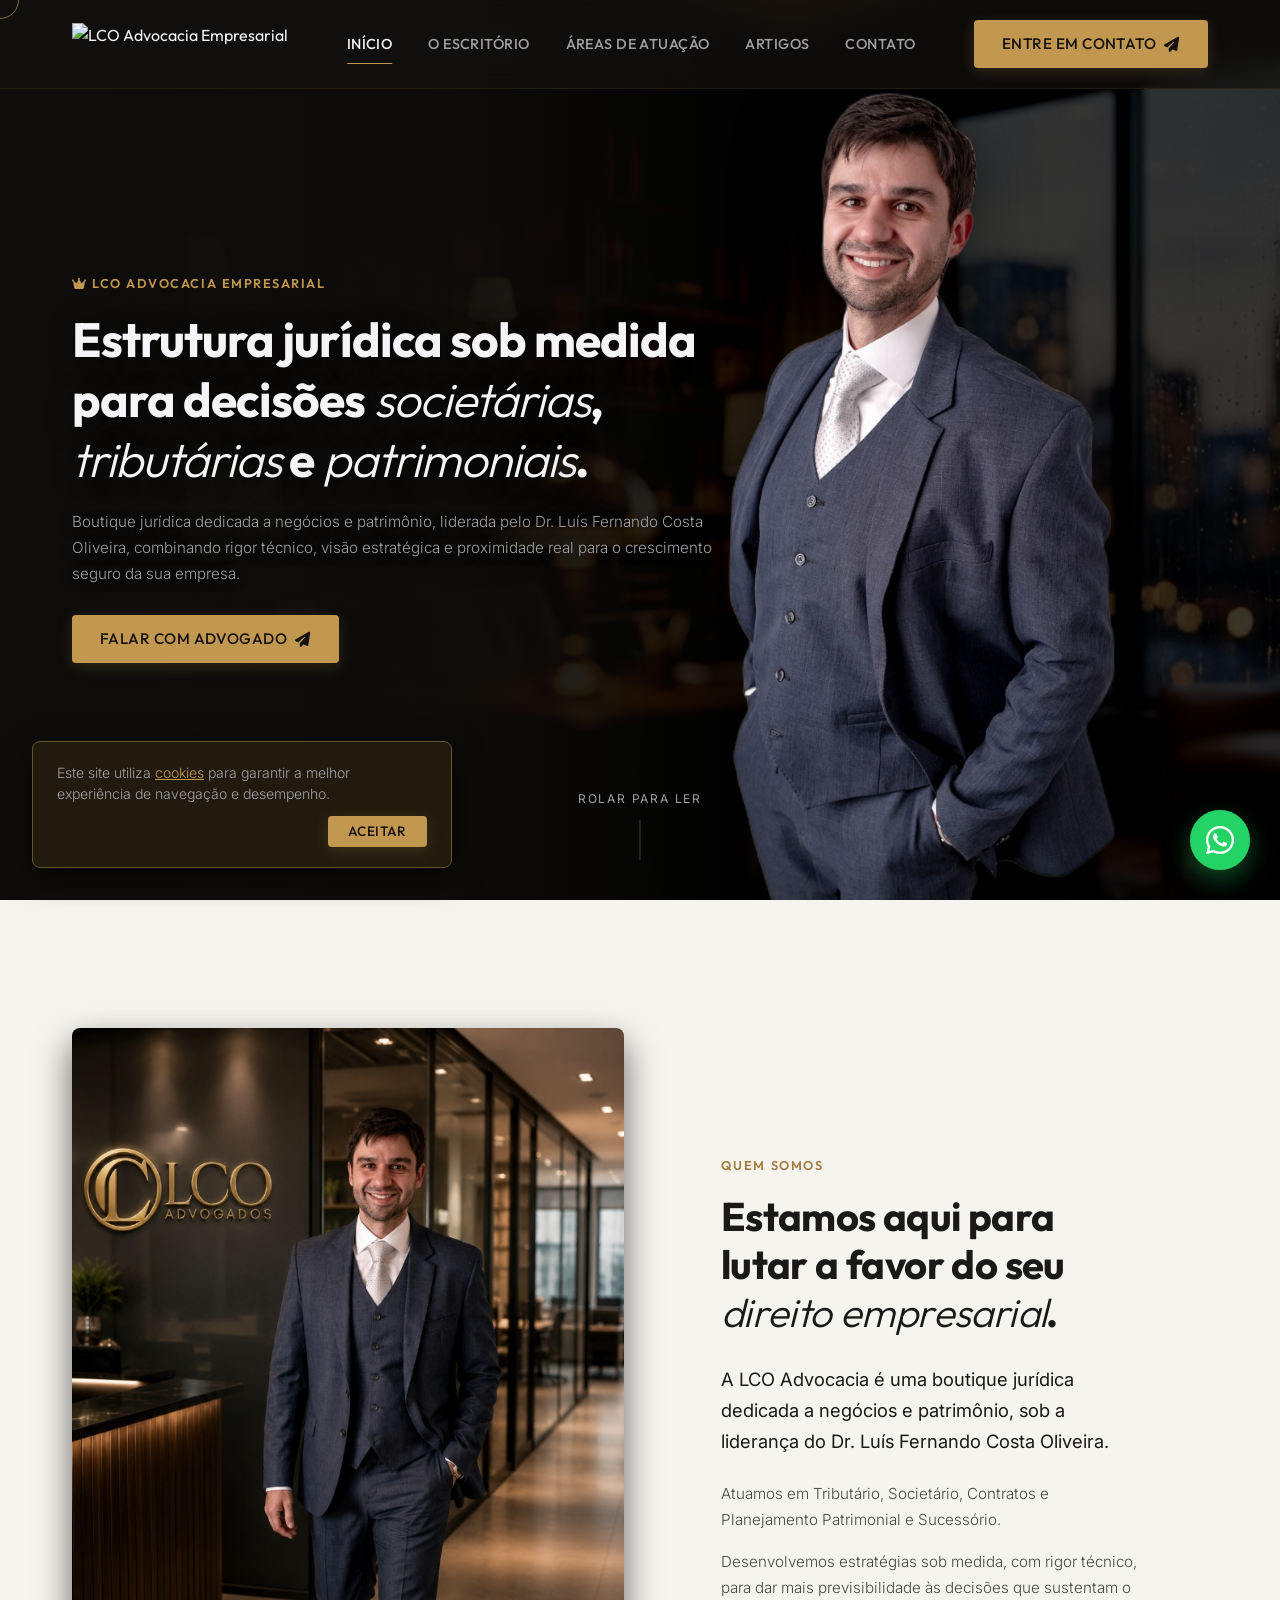
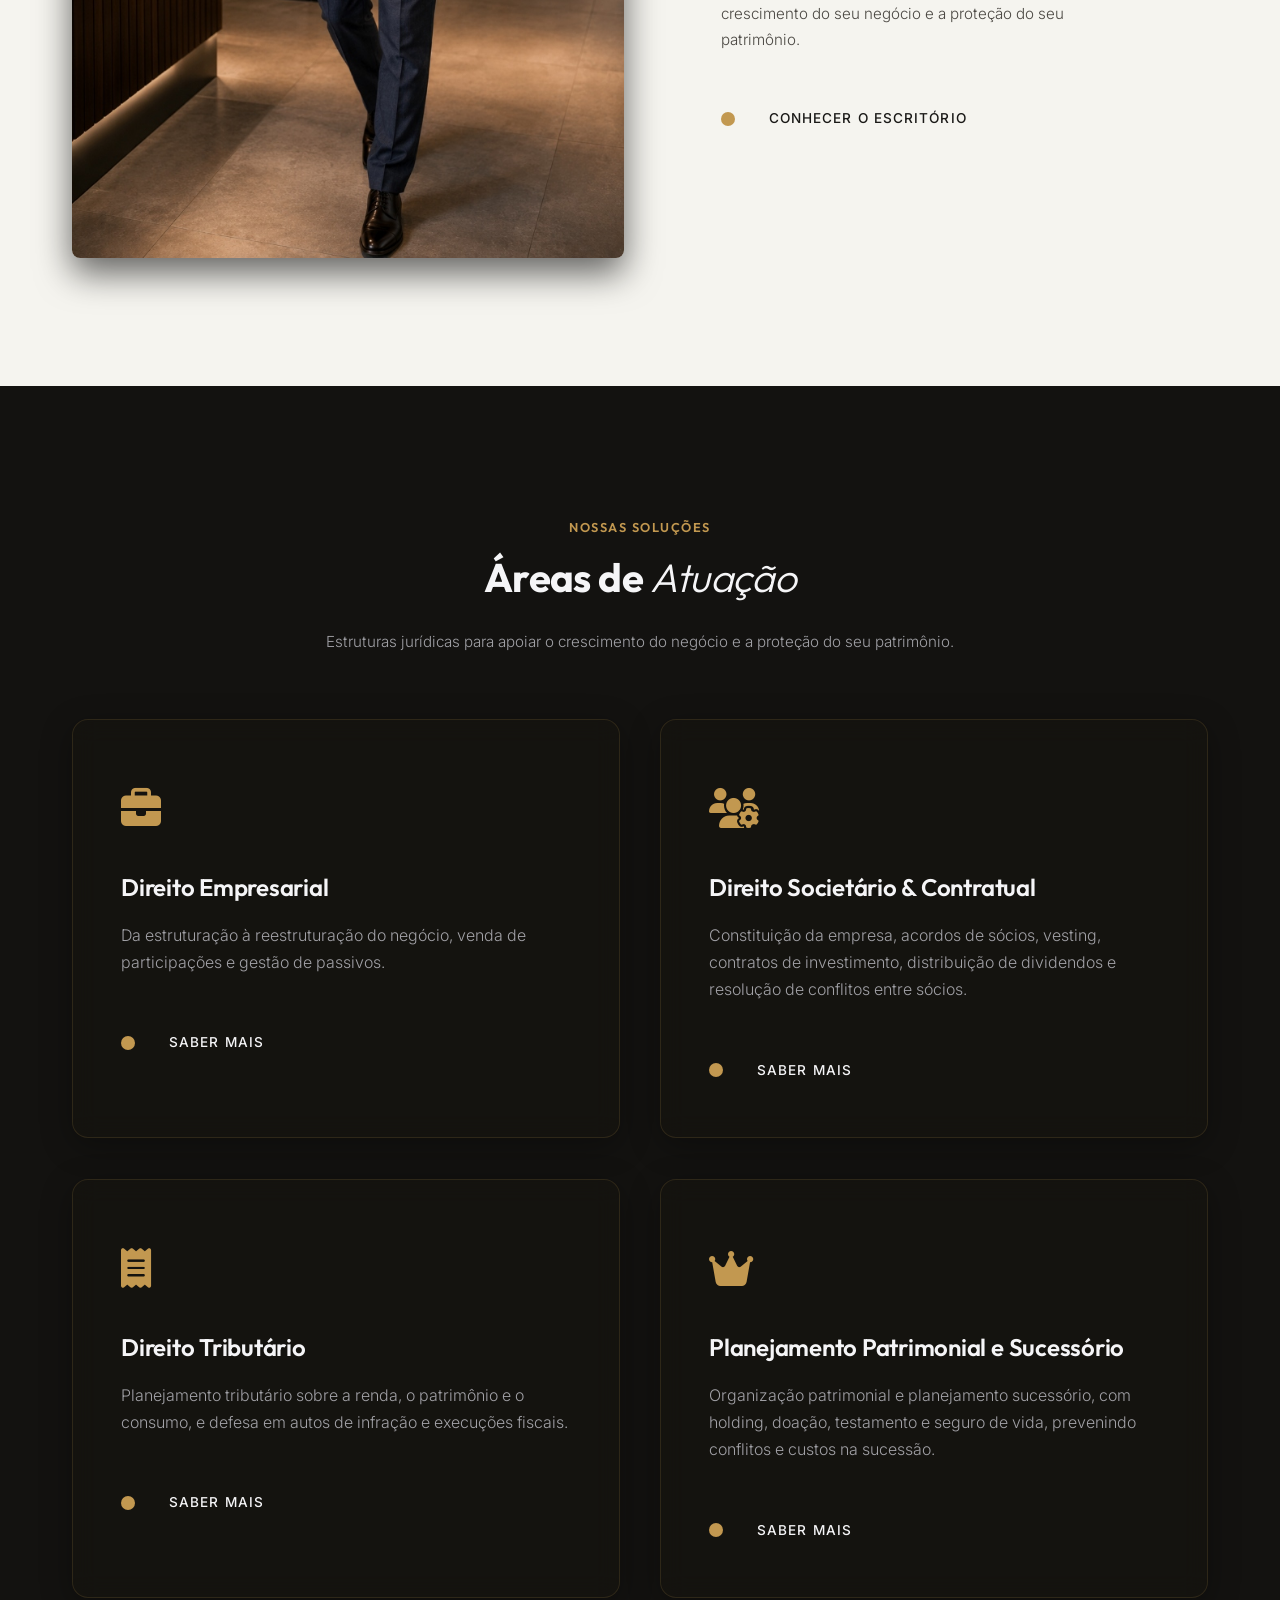
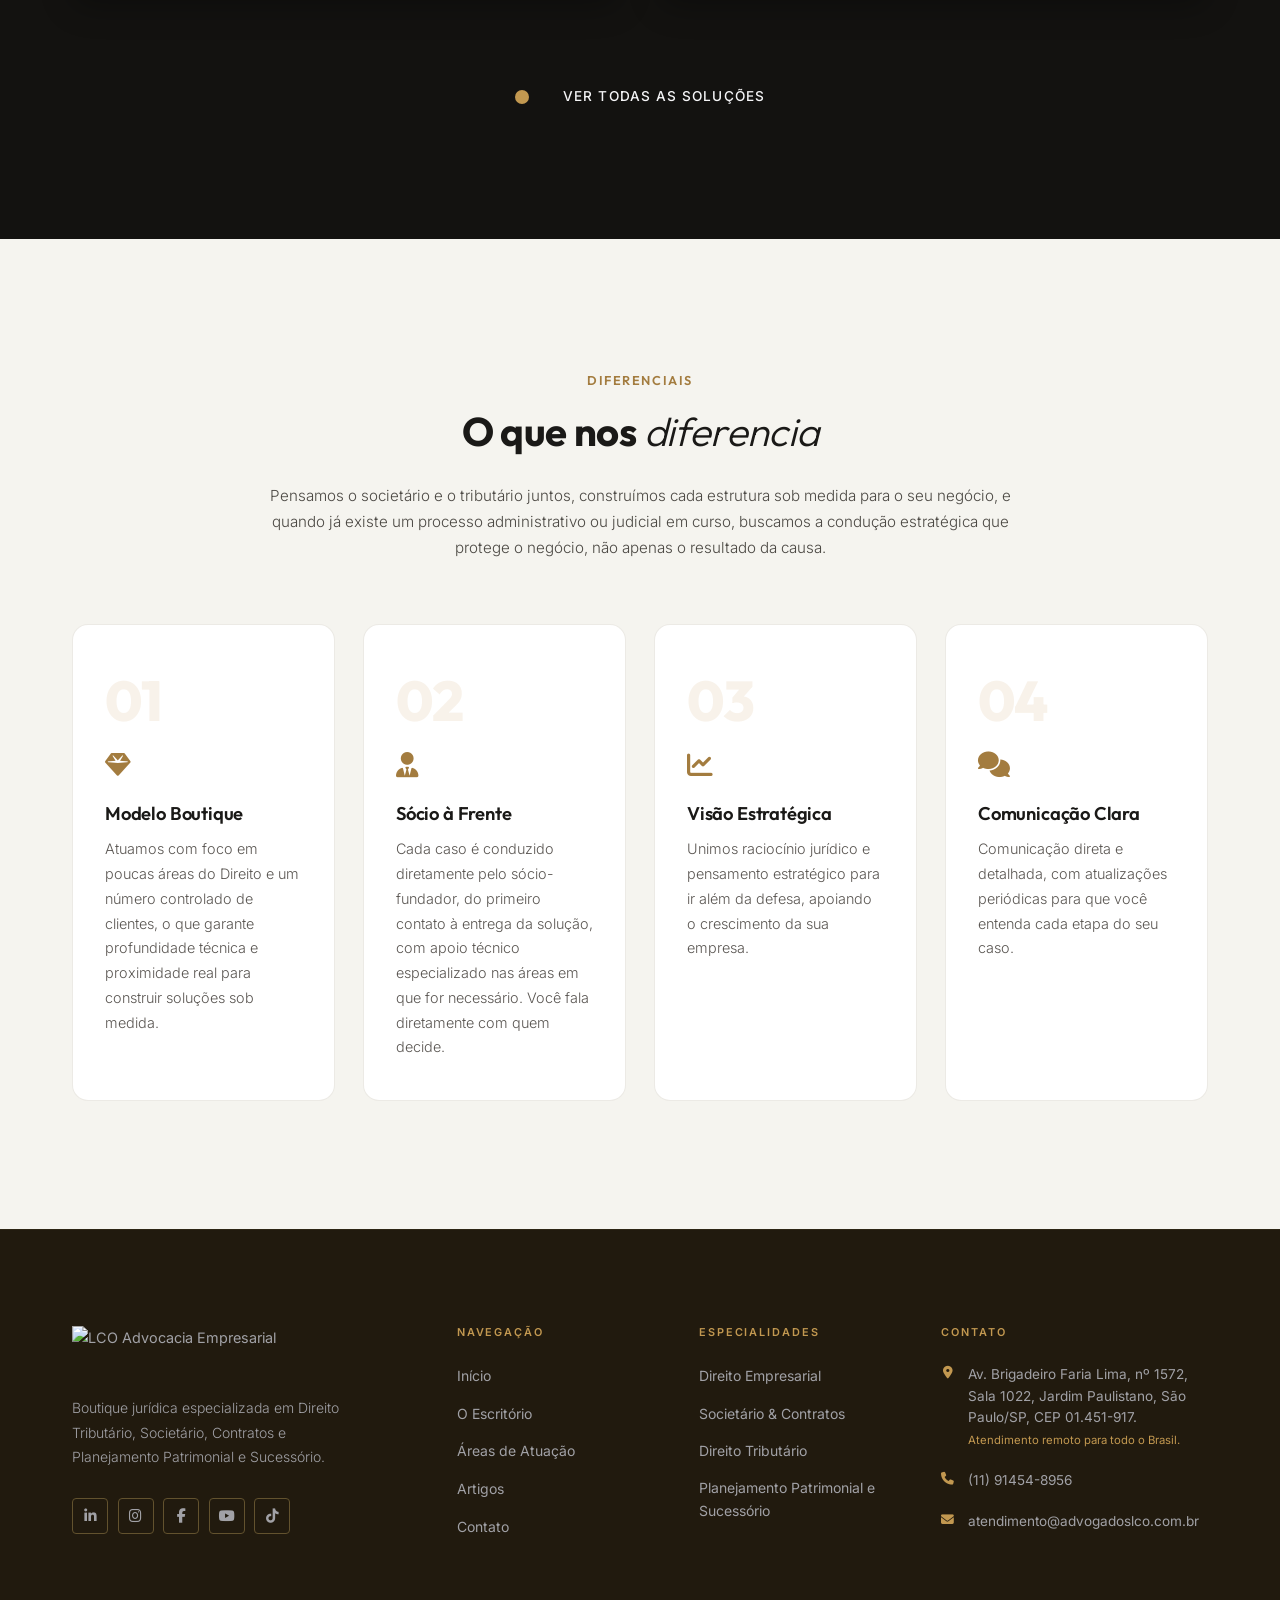
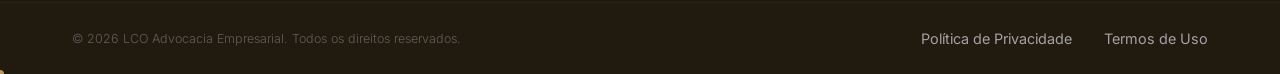
==== index.html @ 0fc6b25f "Site LCO Advocacia Empresarial - Versao Final com Ajustes" ====
<!DOCTYPE html>
<html lang="pt-BR">
<head>
  <meta charset="UTF-8">
  <meta name="viewport" content="width=device-width, initial-scale=1.0">
  <meta name="description" content="LCO Advocacia Empresarial — Inteligência Tributária, Societário, Contratos e Planejamento Patrimonial de Alta Performance. São Paulo/SP.">
  <title>LCO Advocacia Empresarial | Inteligência Tributária e Societária</title>
  
  <!-- Google Fonts: Outfit & Inter -->
  <link rel="preconnect" href="https://fonts.googleapis.com">
  <link rel="preconnect" href="https://fonts.gstatic.com" crossorigin>
  <link href="https://fonts.googleapis.com/css2?family=Outfit:wght@300;400;500;600;700;800&family=Inter:wght@300;400;500;600&display=swap" rel="stylesheet">
  
  <!-- FontAwesome Icons -->
  <link rel="stylesheet" href="https://cdnjs.cloudflare.com/ajax/libs/font-awesome/6.4.0/css/all.min.css" referrerpolicy="no-referrer" />
  
  <!-- Favicon -->
  <link rel="icon" type="image/png" href="./Imagens/favicon.png">
  <link rel="apple-touch-icon" href="./Imagens/favicon.png">
  
  <!-- SEO: Open Graph e Canonical -->
  <meta property="og:type" content="website">
  <meta property="og:url" content="https://www.advogadoslco.com.br/">
  <meta property="og:title" content="LCO Advocacia Empresarial | Inteligência Tributária e Societária">
  <meta property="og:description" content="Boutique jurídica de alta performance especializada em Direito Tributário, Societário, Contratos e Holdings.">
  <meta property="og:image" content="https://www.advogadoslco.com.br/Imagens/LCO%203D.png">
  <meta property="og:locale" content="pt_BR">
  <link rel="canonical" href="https://www.advogadoslco.com.br/">

  <!-- Custom Styles -->
  <link rel="stylesheet" href="style.css">
</head>
<body>

  <!-- Preloader Animado LCO -->
  <div id="preloader" class="preloader">
    <div class="preloader__logo-wrap">
      <div class="preloader__ring preloader__ring--2"></div>
      <div class="preloader__ring preloader__ring--1"></div>
      <img src="./Imagens/favicon.png" alt="LCO Advocacia" class="preloader__logo">
    </div>
    <div class="preloader__bar"></div>
    <p class="preloader__text">LCO Advocacia</p>
  </div>

  <!-- Header Fixo Premium com Barra Topo -->
  <header class="header transparent">
    <div class="header-top">
      <div class="container header-top-container">
        <div class="header-top-info">
          <a href="mailto:atendimento@advogadoslco.com.br"><i class="fa-solid fa-envelope"></i> atendimento@advogadoslco.com.br</a>
          <a href="tel:5511914548956"><i class="fa-solid fa-phone"></i> (11) 91454-8956</a>
        </div>
        <div class="header-top-social">
          <a href="https://www.linkedin.com/in/lu%C3%ADs-fernando-costa-oliveira-b01384b0/" target="_blank" rel="noopener noreferrer" aria-label="LinkedIn"><i class="fa-brands fa-linkedin-in"></i></a>
          <a href="https://www.instagram.com/luisscostaoliveira/" target="_blank" rel="noopener noreferrer" aria-label="Instagram"><i class="fa-brands fa-instagram"></i></a>
          <a href="https://www.facebook.com/profile.php?id=100076399505576" target="_blank" rel="noopener noreferrer" aria-label="Facebook"><i class="fa-brands fa-facebook-f"></i></a>
          <a href="https://www.youtube.com/@luisscostaoliveiraadv" target="_blank" rel="noopener noreferrer" aria-label="YouTube"><i class="fa-brands fa-youtube"></i></a>
          <a href="https://www.tiktok.com/@luisscostaoliveira?_r=1&_t=ZS-9845zfrhObd" target="_blank" rel="noopener noreferrer" aria-label="TikTok"><i class="fa-brands fa-tiktok"></i></a>
        </div>
      </div>
    </div>
    
    <div class="header-main">
      <div class="container header-container">
        <a href="index.html" class="logo-link" aria-label="LCO Advocacia Home">
          <img src="./Imagens/LCO 3D.png" alt="LCO Advocacia Empresarial" class="logo-img">
        </a>
        
        <!-- Navegação Principal Multipáginas -->
        <nav class="nav-menu" id="navMenu">
          <a href="index.html" class="nav-link active">Início</a>
          <a href="sobre.html" class="nav-link">O Escritório</a>
          <a href="atuacao.html" class="nav-link">Áreas de Atuação</a>
          <a href="artigos.html" class="nav-link">Artigos</a>
          <a href="contato.html" class="nav-link">Contato</a>
        </nav>
        
        <div class="header-actions">
          <a href="contato.html" class="btn btn-gold btn-nav">
            <span>Entre em Contato</span>
            <i class="fa-solid fa-paper-plane"></i>
          </a>
          
          <!-- Menu Hambúrguer Mobile -->
          <button class="mobile-menu-btn" id="mobileMenuBtn" aria-label="Abrir menu de navegação">
            <span class="hamburger-bar"></span>
            <span class="hamburger-bar"></span>
            <span class="hamburger-bar"></span>
          </button>
        </div>
      </div>
    </div>
  </header>

  <!-- Conteúdo Principal -->
  <main>
    
    <!-- 1. Hero Imersivo com Foto do Dr. Luís Fernando no Escritório LCO -->
    <section id="home" class="hero-immersive-section">
      <!-- Overlay Gradiente Escuro de Contraste para Leitura -->
      <div class="hero-bg-overlay"></div>

      <!-- Imagem de Fundo para o efeito de Parallax -->
      <div class="hero-immersive__bg">
        <img src="./Imagens/hero_office_background.png" alt="Escritório LCO Advocacia">
      </div>

      <!-- Palco 3D para a imagem do sócio (Tilt) -->
      <div id="heroStage">
        <!-- Imagem do Dr. Luís em Recorte 3D no canto direito -->
        <img src="./Imagens/luis_hero_3d_final.png" alt="Dr. Luís Fernando" class="hero-character-3d">
      </div>

      <div class="container hero-container">
        <!-- Coluna de Conteúdo Alinhada à Esquerda -->
        <div class="hero-content reveal">
          <span class="section-badge"><i class="fa-solid fa-crown"></i> LCO Advocacia Empresarial</span>
          
          <h1 class="hero-title">
            Estrutura jurídica sob medida para decisões <span class="italic">societárias</span>, <span class="italic">tributárias</span> e <span class="italic">patrimoniais</span>.
          </h1>
          
          <p class="hero-desc">
            Boutique jurídica dedicada a negócios e patrimônio, liderada pelo Dr. Luís Fernando Costa Oliveira, combinando rigor técnico, visão estratégica e proximidade real para o crescimento seguro da sua empresa.
          </p>

          <div class="hero-actions">
            <a href="contato.html" class="btn btn-gold btn-nav">
              <span>Falar com Advogado</span>
              <i class="fa-solid fa-paper-plane"></i>
            </a>
          </div>
        </div>
      </div>

      <!-- Indicador de Scroll vertical -->
      <div class="scroll-indicator" onclick="document.getElementById('about-summary').scrollIntoView({behavior: 'smooth'})">
        <span class="scroll-indicator__text">Rolar para ler</span>
        <div class="scroll-indicator__line-wrapper">
          <div class="scroll-indicator__line"></div>
        </div>
      </div>
    </section>

    <!-- Seção Breve Resumo do Escritório (Boutique Grid Assimétrico) -->
    <section id="about-summary" class="about-summary light-section" style="padding: 8rem 0;">
      <div class="container">
        <div class="boutique-grid">
          <div class="boutique-grid__media reveal">
            <img src="./Imagens/quem_somos_luis_recepcao.jpg?v=2" alt="Dr. Luís Fernando Costa Oliveira na Recepção da LCO Advocacia" loading="lazy">
          </div>
          <div class="boutique-grid__text reveal delay-100">
            <span class="section-badge">Quem Somos</span>
            <h2 class="section-title">Estamos aqui para lutar a favor do seu <span class="italic">direito empresarial</span>.</h2>
            <p class="about-lead" style="font-size: 1.15rem; font-weight: 400; color: var(--text-primary); margin-bottom: 1.5rem;">
              A LCO Advocacia é uma boutique jurídica dedicada a negócios e patrimônio, sob a liderança do Dr. Luís Fernando Costa Oliveira.
            </p>
            <p style="margin-bottom: 1rem;">
              Atuamos em Tributário, Societário, Contratos e Planejamento Patrimonial e Sucessório.
            </p>
            <p style="margin-bottom: 2rem;">
              Desenvolvemos estratégias sob medida, com rigor técnico, para dar mais previsibilidade às decisões que sustentam o crescimento do seu negócio e a proteção do seu patrimônio.
            </p>
            <a href="sobre.html" class="link-premium">
              <div class="link-premium__circle-wrap">
                <span class="link-premium__circle"></span>
              </div>
              <span>Conhecer o Escritório</span>
            </a>
          </div>
        </div>
      </div>
    </section>

    <!-- 3. Seção Resumo de Especialidades (Cards em Grid) -->
    <section class="solutions-section">
      <div class="container">
        <div class="text-center reveal">
          <span class="section-badge">Nossas Soluções</span>
          <h2 class="section-title">Áreas de <span class="italic">Atuação</span></h2>
          <p class="specialties-lead" style="margin: 0 auto 3rem; max-width: 700px;">
            Estruturas jurídicas para apoiar o crescimento do negócio e a proteção do seu patrimônio.
          </p>
        </div>

        <div class="solutions-grid">
          <!-- Card 1: Direito Empresarial -->
          <div class="solution-card reveal">
            <div class="solution-glow"></div>
            <div class="solution-icon"><i class="fa-solid fa-briefcase"></i></div>
            <h3>Direito Empresarial</h3>
            <p>Da estruturação à reestruturação do negócio, venda de participações e gestão de passivos.</p>
            <a href="atuacao.html" class="link-premium">
              <div class="link-premium__circle-wrap">
                <span class="link-premium__circle"></span>
              </div>
              <span>Saber Mais</span>
            </a>
          </div>
          
          <!-- Card 2: Societário & Contratos -->
          <div class="solution-card reveal delay-100">
            <div class="solution-glow"></div>
            <div class="solution-icon"><i class="fa-solid fa-users-gear"></i></div>
            <h3>Direito Societário & Contratual</h3>
            <p>Constituição da empresa, acordos de sócios, vesting, contratos de investimento, distribuição de dividendos e resolução de conflitos entre sócios.</p>
            <a href="atuacao.html" class="link-premium">
              <div class="link-premium__circle-wrap">
                <span class="link-premium__circle"></span>
              </div>
              <span>Saber Mais</span>
            </a>
          </div>

          <!-- Card 3: Direito Tributário -->
          <div class="solution-card reveal delay-200">
            <div class="solution-glow"></div>
            <div class="solution-icon"><i class="fa-solid fa-receipt"></i></div>
            <h3>Direito Tributário</h3>
            <p>Planejamento tributário sobre a renda, o patrimônio e o consumo, e defesa em autos de infração e execuções fiscais.</p>
            <a href="atuacao.html" class="link-premium">
              <div class="link-premium__circle-wrap">
                <span class="link-premium__circle"></span>
              </div>
              <span>Saber Mais</span>
            </a>
          </div>

          <!-- Card 4: Planejamento Patrimonial -->
          <div class="solution-card reveal delay-300">
            <div class="solution-glow"></div>
            <div class="solution-icon"><i class="fa-solid fa-crown"></i></div>
            <h3>Planejamento Patrimonial e Sucessório</h3>
            <p>Organização patrimonial e planejamento sucessório, com holding, doação, testamento e seguro de vida, prevenindo conflitos e custos na sucessão.</p>
            <a href="atuacao.html" class="link-premium">
              <div class="link-premium__circle-wrap">
                <span class="link-premium__circle"></span>
              </div>
              <span>Saber Mais</span>
            </a>
          </div>
        </div>
        <div class="carousel-dots solutions-dots"></div>

        <div class="text-center reveal" style="margin-top: 4rem;">
          <a href="atuacao.html" class="link-premium">
            <div class="link-premium__circle-wrap">
              <span class="link-premium__circle"></span>
            </div>
            <span>Ver Todas as Soluções</span>
          </a>
        </div>
      </div>
    </section>

    <!-- Seção de Diferenciais -->
    <section class="differentials-section light-section">
      <div class="container">
        <div class="text-center reveal">
          <span class="section-badge">Diferenciais</span>
          <h2 class="section-title">O que nos <span class="italic">diferencia</span></h2>
          <p class="specialties-lead" style="margin: 0 auto 4rem; max-width: 750px;">
            Pensamos o societário e o tributário juntos, construímos cada estrutura sob medida para o seu negócio, e quando já existe um processo administrativo ou judicial em curso, buscamos a condução estratégica que protege o negócio, não apenas o resultado da causa.
          </p>
        </div>
        <div class="differentials-grid">
          <div class="differential-card reveal">
            <span class="differential-number">01</span>
            <div class="differential-icon"><i class="fa-solid fa-gem"></i></div>
            <h3>Modelo Boutique</h3>
            <p>Atuamos com foco em poucas áreas do Direito e um número controlado de clientes, o que garante profundidade técnica e proximidade real para construir soluções sob medida.</p>
          </div>
          <div class="differential-card reveal delay-100">
            <span class="differential-number">02</span>
            <div class="differential-icon"><i class="fa-solid fa-user-tie"></i></div>
            <h3>Sócio à Frente</h3>
            <p>Cada caso é conduzido diretamente pelo sócio-fundador, do primeiro contato à entrega da solução, com apoio técnico especializado nas áreas em que for necessário. Você fala diretamente com quem decide.</p>
          </div>
          <div class="differential-card reveal delay-200">
            <span class="differential-number">03</span>
            <div class="differential-icon"><i class="fa-solid fa-chart-line"></i></div>
            <h3>Visão Estratégica</h3>
            <p>Unimos raciocínio jurídico e pensamento estratégico para ir além da defesa, apoiando o crescimento da sua empresa.</p>
          </div>
          <div class="differential-card reveal delay-300">
            <span class="differential-number">04</span>
            <div class="differential-icon"><i class="fa-solid fa-comments"></i></div>
            <h3>Comunicação Clara</h3>
            <p>Comunicação direta e detalhada, com atualizações periódicas para que você entenda cada etapa do seu caso.</p>
          </div>
        </div>
        <div class="carousel-dots differentials-dots"></div>
      </div>
    </section>

    </section>

  </main>

  <!-- Botão Flutuante do WhatsApp -->
  <a href="https://wa.me/5511914548956" class="whatsapp-float" target="_blank" rel="noopener noreferrer" aria-label="Falar pelo WhatsApp">
    <div class="whatsapp-float-pulse"></div>
    <i class="fa-brands fa-whatsapp"></i>
  </a>

  <!-- Rodapé Institucional Expandido -->
  <footer class="footer">
    <div class="footer-top">
      <div class="container footer-grid">
        <div class="footer-brand">
          <a href="index.html"><img src="./Imagens/LCO 3D.png" alt="LCO Advocacia Empresarial" class="footer-logo"></a>
          <p class="footer-desc">Boutique jurídica especializada em Direito Tributário, Societário, Contratos e Planejamento Patrimonial e Sucessório.</p>
          <div class="footer-social">
            <a href="https://www.linkedin.com/in/lu%C3%ADs-fernando-costa-oliveira-b01384b0/" target="_blank" rel="noopener noreferrer" aria-label="LinkedIn"><i class="fa-brands fa-linkedin-in"></i></a>
            <a href="https://www.instagram.com/luisscostaoliveira/" target="_blank" rel="noopener noreferrer" aria-label="Instagram"><i class="fa-brands fa-instagram"></i></a>
            <a href="https://www.facebook.com/profile.php?id=100076399505576" target="_blank" rel="noopener noreferrer" aria-label="Facebook"><i class="fa-brands fa-facebook-f"></i></a>
            <a href="https://www.youtube.com/@luisscostaoliveiraadv" target="_blank" rel="noopener noreferrer" aria-label="YouTube"><i class="fa-brands fa-youtube"></i></a>
            <a href="https://www.tiktok.com/@luisscostaoliveira?_r=1&_t=ZS-9845zfrhObd" target="_blank" rel="noopener noreferrer" aria-label="TikTok"><i class="fa-brands fa-tiktok"></i></a>
          </div>
        </div>
        <div class="footer-nav">
          <h4 class="footer-heading">Navegação</h4>
          <ul>
            <li><a href="index.html">Início</a></li>
            <li><a href="sobre.html">O Escritório</a></li>
            <li><a href="atuacao.html">Áreas de Atuação</a></li>
            <li><a href="artigos.html">Artigos</a></li>
            <li><a href="contato.html">Contato</a></li>
          </ul>
        </div>
        <div class="footer-nav">
          <h4 class="footer-heading">Especialidades</h4>
          <ul>
            <li><a href="atuacao.html">Direito Empresarial</a></li>
            <li><a href="atuacao.html">Societário &amp; Contratos</a></li>
            <li><a href="atuacao.html">Direito Tributário</a></li>
            <li><a href="atuacao.html">Planejamento Patrimonial e Sucessório</a></li>
          </ul>
        </div>
        <div class="footer-contact-col">
          <h4 class="footer-heading">Contato</h4>
          <div class="footer-contact-items">
            <div class="footer-contact-item">
              <i class="fa-solid fa-location-dot"></i>
              <span>Av. Brigadeiro Faria Lima, nº 1572, Sala 1022, Jardim Paulistano, São Paulo/SP, CEP 01.451-917.<br><small style="color: var(--color-gold);">Atendimento remoto para todo o Brasil.</small></span>
            </div>
            <div class="footer-contact-item">
              <i class="fa-solid fa-phone"></i>
              <a href="tel:5511914548956">(11) 91454-8956</a>
            </div>
            <div class="footer-contact-item">
              <i class="fa-solid fa-envelope"></i>
              <a href="mailto:atendimento@advogadoslco.com.br">atendimento@advogadoslco.com.br</a>
            </div>
          </div>
        </div>
      </div>
    </div>
    <div class="footer-bottom">
      <div class="container footer-bottom-container">
        <p>&copy; 2026 LCO Advocacia Empresarial. Todos os direitos reservados.</p>
        <div class="footer-links">
          <a href="privacidade.html">Política de Privacidade</a>
          <a href="termos.html">Termos de Uso</a>
        </div>
      </div>
    </div>
  </footer>

  <!-- Custom Script -->
  <script src="script.js" defer></script>
</body>
</html>
---- style.css ----
@import url('https://fonts.googleapis.com/css2?family=Outfit:wght@300;400;500;600;700;800&family=Inter:wght@300;400;500;600&display=swap');

:root {
  /* Paleta de Cores Oficial - LCO Advocacia */
  --bg-primary: #131210;       /* Grafite Escuro Quente */
  --bg-secondary: #211a0e;     /* Grafite Escuro Médio */
  --color-gold: #c29850;       /* Dourado Metálico Principal (Destaque) */
  --color-gold-hover: #b69756; /* Dourado Suave (Hover/Realces) */
  --color-bronze: #62522e;     /* Bronze Profundo (Bordas e divisores) */
  --text-primary: #f5f5f7;     /* Off-White (Texto Principal) */
  --text-secondary: #a1a1a6;   /* Cinza Claro (Texto Secundário) */

  /* Tipografia */
  --font-main: 'Outfit', sans-serif;
  --font-sec: 'Inter', sans-serif;

  /* Transições e Animações */
  --transition-fast: 0.2s ease;
  --transition-normal: 0.35s cubic-bezier(0.16, 1, 0.3, 1);
  --transition-slow: 0.6s cubic-bezier(0.16, 1, 0.3, 1);

  /* Elementos de Layout */
  --border-radius-sm: 4px;
  --border-radius-md: 8px;
  --border-radius-lg: 16px;
  --border-radius-full: 9999px;
  
  --border-subtle: 1px solid rgba(194, 152, 80, 0.15);
  --shadow-premium: 0 15px 35px rgba(0, 0, 0, 0.6);
}

/* Reset Global */
*, *::before, *::after {
  box-sizing: border-box;
  margin: 0;
  padding: 0;
}

html {
  scroll-behavior: smooth;
  font-size: 16px;
  -webkit-text-size-adjust: 100%;
}

body {
  background-color: var(--bg-primary);
  color: var(--text-primary);
  font-family: var(--font-main);
  line-height: 1.6;
  -webkit-font-smoothing: antialiased;
  -moz-osx-font-smoothing: grayscale;
  overflow-x: hidden;
}

/* Estilos de Tipografia */
h1, h2, h3, h4, h5, h6 {
  color: var(--text-primary);
  font-weight: 600;
  line-height: 1.25;
  letter-spacing: -0.01em;
}

h1 {
  font-size: clamp(2.5rem, 5vw, 4rem);
  font-weight: 700;
  letter-spacing: -0.025em;
  margin-bottom: 1.5rem;
}

h2 {
  font-size: clamp(2rem, 4vw, 2.75rem);
  font-weight: 600;
  letter-spacing: -0.015em;
  margin-bottom: 1.25rem;
}

h3 {
  font-size: clamp(1.35rem, 2.5vw, 1.75rem);
  font-weight: 500;
  margin-bottom: 1rem;
}

p {
  color: var(--text-secondary);
  font-family: var(--font-sec);
  font-size: clamp(0.95rem, 1vw, 1.05rem);
  font-weight: 300;
  margin-bottom: 1.5rem;
  max-width: 75ch;
  line-height: 1.7;
}

/* Links e Elementos Interativos */
a {
  color: inherit;
  text-decoration: none;
  transition: color var(--transition-fast), border-color var(--transition-fast);
}

button, 
.btn,
input[type="submit"],
input[type="button"] {
  cursor: pointer;
  font-family: var(--font-main);
  font-size: 0.95rem;
  font-weight: 500;
  border: none;
  background: none;
  outline: none;
  display: inline-flex;
  align-items: center;
  justify-content: center;
  transition: background-color var(--transition-normal), 
              color var(--transition-normal), 
              border-color var(--transition-normal), 
              transform var(--transition-normal),
              box-shadow var(--transition-normal);
}

button:focus-visible,
a:focus-visible,
input:focus-visible,
textarea:focus-visible {
  outline: 2px solid var(--color-gold);
  outline-offset: 4px;
}

::-webkit-selection {
  background-color: var(--color-gold);
  color: var(--bg-primary);
}
::selection {
  background-color: var(--color-gold);
  color: var(--bg-primary);
}

/* Layout Base */
.container {
  width: 100%;
  max-width: 1200px;
  margin: 0 auto;
  padding: 0 2rem;
}

@media (max-width: 768px) {
  .container {
    padding: 0 1.25rem;
  }
}

/* Botões Premium */
.btn {
  padding: 0.75rem 1.75rem;
  border-radius: var(--border-radius-sm);
  font-weight: 500;
  gap: 0.5rem;
  letter-spacing: 0.03em;
  text-transform: uppercase;
}

.btn-large {
  padding: 1rem 2.25rem;
  font-size: 1rem;
}

.btn-gold {
  background-color: var(--color-gold);
  color: var(--bg-primary);
  box-shadow: 0 4px 15px rgba(194, 152, 80, 0.2);
}

.btn-gold:hover {
  background-color: var(--color-gold-hover);
  transform: translateY(-2px);
  box-shadow: 0 6px 20px rgba(194, 152, 80, 0.3);
}

.btn-outline {
  border: 1px solid var(--color-bronze);
  color: var(--text-primary);
}

.btn-outline:hover {
  border-color: var(--color-gold);
  background-color: rgba(194, 152, 80, 0.05);
  color: var(--color-gold);
  transform: translateY(-2px);
}

.section-badge {
  display: inline-block;
  color: var(--color-gold);
  font-size: 0.8rem;
  font-weight: 600;
  text-transform: uppercase;
  letter-spacing: 0.12em;
  margin-bottom: 1rem;
}

.section-title {
  font-size: clamp(2rem, 3.5vw, 2.5rem);
  font-weight: 700;
  line-height: 1.2;
  margin-bottom: 1.75rem;
}

.text-center {
  text-align: center;
}

/* ==========================================================================
   Header com Barra de Informações do Topo
   ========================================================================== */
.header {
  position: fixed;
  top: 0;
  left: 0;
  width: 100%;
  z-index: 1000;
  transition: transform var(--transition-normal), background-color var(--transition-normal);
}

.header-top {
  background-color: rgba(19, 18, 16, 0.95);
  border-bottom: 1px solid rgba(98, 82, 46, 0.2);
  font-size: 0.8rem;
  padding: 0.5rem 0;
  color: var(--text-secondary);
  font-family: var(--font-sec);
  transition: height var(--transition-normal), opacity var(--transition-normal);
}

.header-top-container {
  display: flex;
  justify-content: space-between;
  align-items: center;
}

.header-top-info {
  display: flex;
  gap: 2rem;
}

.header-top-info a {
  display: flex;
  align-items: center;
  gap: 0.5rem;
}

.header-top-info a:hover {
  color: var(--color-gold);
}

.header-top-social {
  display: flex;
  gap: 1rem;
}

.header-top-social a {
  transition: color var(--transition-fast);
}

.header-top-social a:hover {
  color: var(--color-gold);
}

.header-main {
  padding: 1.25rem 0;
  background-color: rgba(19, 18, 16, 0.7);
  backdrop-filter: blur(16px);
  -webkit-backdrop-filter: blur(16px);
  border-bottom: 1px solid rgba(194, 152, 80, 0.1);
  transition: padding var(--transition-normal), background-color var(--transition-normal);
}

.header-container {
  display: flex;
  align-items: center;
  justify-content: space-between;
}

.logo-img {
  height: 42px;
  width: auto;
  display: block;
}

.nav-menu {
  display: flex;
  align-items: center;
  gap: 2.25rem;
}

.nav-link {
  font-size: 0.9rem;
  font-weight: 500;
  color: var(--text-secondary);
  position: relative;
  padding: 0.5rem 0;
  letter-spacing: 0.03em;
  text-transform: uppercase;
}

.nav-link::after {
  content: '';
  position: absolute;
  bottom: 0;
  left: 50%;
  transform: translateX(-50%);
  width: 0;
  height: 1px;
  background-color: var(--color-gold);
  transition: width var(--transition-normal);
}

.nav-link:hover,
.nav-link.active {
  color: var(--text-primary);
}

.nav-link:hover::after,
.nav-link.active::after {
  width: 100%;
}

.header-actions {
  display: flex;
  align-items: center;
  gap: 1rem;
}

.mobile-menu-btn {
  display: none;
  font-size: 1.5rem;
  color: var(--text-primary);
  padding: 0.5rem;
}

/* Colapso no scroll */
.header.header-scrolled {
  box-shadow: 0 10px 30px rgba(0, 0, 0, 0.4);
}

.header.header-scrolled .header-top {
  display: none;
}

.header.header-scrolled .header-main {
  padding: 0.75rem 0;
  background-color: rgba(19, 18, 16, 0.95);
  border-bottom-color: rgba(194, 152, 80, 0.2);
}

/* ==========================================================================
   Hero Section Imersiva (Foto de Fundo Dr. Luís no Escritório LCO)
   ========================================================================== */
.hero-immersive-section {
  position: relative;
  min-height: 100vh;
  display: flex;
  align-items: center;
  padding: 130px 0 70px;
  overflow: hidden;
  background-color: #0e0d0b;
  perspective: 1000px; /* Habilita efeito de inclinação 3D */
}

/* Div do background dinâmico para Parallax */
.hero-immersive-section .hero-immersive__bg {
  position: absolute;
  top: 0;
  left: 0;
  width: 100%;
  height: 120%; /* Altura maior para cobrir o movimento de subida no scroll */
  z-index: 0;
}
.hero-immersive-section .hero-immersive__bg img {
  width: 100%;
  height: 100%;
  object-fit: cover;
  filter: brightness(0.25) contrast(1.1);
}

/* Palco de posicionamento da foto do Hero (Estático) */
#heroStage {
  position: absolute;
  inset: 0;
  width: 100%;
  height: 100%;
  z-index: 2;
  pointer-events: none;
}

.hero-character-3d {
  position: absolute;
  bottom: 0;
  right: 10%;
  max-height: calc(100vh - 75px);
  height: 94%;
  width: auto;
  z-index: 2;
  object-fit: contain;
  pointer-events: none;
  filter: drop-shadow(-15px 15px 35px rgba(0,0,0,0.7));
}

.hero-bg-overlay {
  position: absolute;
  inset: 0;
  background: linear-gradient(90deg, 
    rgba(14, 13, 11, 0.98) 0%, 
    rgba(14, 13, 11, 0.90) 35%, 
    rgba(14, 13, 11, 0.40) 50%, 
    rgba(14, 13, 11, 0) 62%);
  z-index: 1;
  pointer-events: none;
}

.hero-container {
  position: relative;
  z-index: 2;
  display: grid;
  grid-template-columns: 1.25fr 0.75fr;
  gap: 2rem;
  align-items: center;
  width: 100%;
}

.hero-content {
  display: flex;
  flex-direction: column;
  align-items: flex-start;
  max-width: 680px;
}

.hero-title {
  font-size: clamp(2rem, 3.8vw, 3rem);
  font-weight: 700;
  line-height: 1.25;
  color: var(--text-primary);
  margin-bottom: 1.25rem;
  letter-spacing: -0.02em;
  text-shadow: 0 4px 25px rgba(0, 0, 0, 0.7);
}

.hero-desc {
  font-size: clamp(0.95rem, 1.1vw, 1.05rem);
  line-height: 1.7;
  color: var(--text-secondary);
  margin-bottom: 1.75rem;
  text-shadow: 0 2px 12px rgba(0, 0, 0, 0.6);
}

.hero-actions {
  display: flex;
  align-items: center;
  gap: 2rem;
  margin-bottom: 1.5rem;
  flex-wrap: wrap;
}

.hero-stats-bar {
  display: flex;
  align-items: center;
  flex-wrap: wrap;
  gap: 1.5rem;
  padding-top: 2rem;
  border-top: 1px solid rgba(194, 152, 80, 0.25);
  width: 100%;
}

.hero-stats-bar .stat-item {
  display: flex;
  align-items: center;
  gap: 0.5rem;
  color: var(--color-gold);
  font-size: 0.85rem;
  font-weight: 500;
  font-family: var(--font-sec);
  text-transform: uppercase;
  letter-spacing: 0.05em;
}

.hero-stats-bar .stat-item i {
  font-size: 1.2rem;
}

.hero-stats-bar .stat-item span {
  color: var(--text-secondary);
}

/* Responsividade Hero Imersivo */
@media (max-width: 992px) {
  .hero-immersive-section {
    background-position: 78% center;
  }

  .hero-immersive-section .hero-immersive__bg img {
    filter: brightness(0.32) contrast(1.1) !important;
  }

  .hero-bg-overlay {
    background: linear-gradient(180deg, 
      rgba(14, 13, 11, 0.90) 0%, 
      rgba(14, 13, 11, 0.82) 50%, 
      rgba(14, 13, 11, 0.92) 100%) !important;
  }

  .hero-container {
    grid-template-columns: 1fr;
    text-align: center;
  }

  .hero-content {
    align-items: center;
    max-width: 100%;
  }

  .hero-title, .hero-desc {
    text-shadow: 0 2px 12px rgba(0, 0, 0, 0.9);
  }

  .hero-actions {
    justify-content: center;
  }

  .hero-stats-bar {
    justify-content: center;
  }

  .hero-character-3d {
    opacity: 0.38 !important;
    max-height: 55vh;
    right: 50%;
    transform: translateX(50%);
    filter: drop-shadow(0px 10px 25px rgba(0,0,0,0.9));
  }
}

@media (max-width: 576px) {
  .hero-stats-bar {
    flex-direction: column;
    gap: 1rem;
  }

  .stat-sep {
    width: 60px;
    height: 1px;
  }
}



.hero-phone-cta .phone-details span {
  display: block;
  font-size: 0.75rem;
  color: var(--text-secondary);
}

.hero-phone-cta .phone-details h4 {
  font-size: 1.05rem;
  font-weight: 600;
  color: var(--text-primary);
}

.hero-image-wrapper {
  position: relative;
  display: flex;
  justify-content: center;
  align-items: center;
}

.hero-img {
  max-width: 100%;
  height: auto;
  border-radius: var(--border-radius-lg);
  border: 1px solid rgba(194, 152, 80, 0.25);
  box-shadow: var(--shadow-premium);
  mask-image: linear-gradient(to bottom, black 85%, transparent 100%);
  -webkit-mask-image: linear-gradient(to bottom, black 85%, transparent 100%);
}

.hero-glow {
  position: absolute;
  width: 120%;
  height: 120%;
  background: radial-gradient(circle, rgba(194, 152, 80, 0.08) 0%, transparent 60%);
  pointer-events: none;
  z-index: -1;
}

/* ==========================================================================
   Seção Resumo do Escritório (Home)
   ========================================================================== */
.about-summary {
  padding: 8rem 0;
  background-color: var(--bg-secondary);
  position: relative;
}

.about-summary-grid {
  display: grid;
  grid-template-columns: 1.2fr 1fr;
  gap: 5rem;
  align-items: center;
}

.about-summary-text .about-lead {
  font-size: 1.2rem;
  color: var(--text-primary);
  font-weight: 400;
  border-left: 3px solid var(--color-gold);
  padding-left: 1.25rem;
  margin-bottom: 1.75rem;
}

.about-summary-visual {
  display: flex;
  justify-content: center;
}

.summary-circle-frame {
  position: relative;
  width: 380px;
  height: 380px;
  border-radius: 50%;
  padding: 8px;
  background: linear-gradient(135deg, var(--color-bronze) 0%, rgba(98, 82, 46, 0.1) 100%);
  box-shadow: var(--shadow-premium);
}

.summary-circle-frame::before {
  content: '';
  position: absolute;
  inset: 0;
  border: 1px solid rgba(194, 152, 80, 0.3);
  border-radius: 50%;
  pointer-events: none;
  margin: 4px;
}

.summary-img {
  width: 100%;
  height: 100%;
  object-fit: cover;
  border-radius: 50%;
  display: block;
}

/* ==========================================================================
   Nossas Soluções (Especialidades na Home)
   ========================================================================== */
.solutions-section {
  padding: 8rem 0;
  background-color: var(--bg-primary);
}

.solutions-grid {
  display: grid;
  grid-template-columns: repeat(2, 1fr);
  gap: 2.5rem;
  margin-top: 4rem;
}

.solution-card {
  position: relative;
  background: rgba(23, 20, 15, 0.5);
  backdrop-filter: blur(12px);
  -webkit-backdrop-filter: blur(12px);
  border: 1px solid rgba(194, 152, 80, 0.15);
  border-radius: var(--border-radius-lg);
  padding: 3.5rem 3rem;
  overflow: hidden;
  transition: transform var(--transition-normal), 
              border-color var(--transition-normal), 
              box-shadow var(--transition-normal),
              background var(--transition-normal);
  display: flex;
  flex-direction: column;
  align-items: flex-start;
  z-index: 1;
  box-shadow: 0 8px 32px 0 rgba(0, 0, 0, 0.3);
}

.solution-card:hover {
  transform: scale(1.02) translateY(-8px);
  border-color: var(--color-gold);
  background: rgba(23, 20, 15, 0.8);
  box-shadow: 0 20px 40px rgba(0, 0, 0, 0.5), 
              0 0 30px rgba(194, 152, 80, 0.15);
}

.solution-glow {
  position: absolute;
  bottom: 0;
  left: 50%;
  transform: translateX(-50%) translateY(50%);
  width: 150%;
  height: 150%;
  background: radial-gradient(circle, rgba(194, 152, 80, 0.12) 0%, transparent 70%);
  opacity: 0;
  transition: opacity var(--transition-slow);
  pointer-events: none;
  z-index: -1;
}

.solution-card:hover .solution-glow {
  opacity: 1;
}

.solution-icon {
  font-size: 2.5rem;
  color: var(--color-gold);
  margin-bottom: 2rem;
  transition: transform var(--transition-normal);
}

.solution-card:hover .solution-icon {
  transform: scale(1.1);
}

.solution-card h3 {
  font-size: 1.5rem;
  font-weight: 600;
  margin-bottom: 1.25rem;
}

.solution-card p {
  font-size: 1rem;
  color: var(--text-secondary);
  margin-bottom: 2rem;
}

.solution-link {
  color: var(--color-gold);
  font-size: 0.9rem;
  font-weight: 600;
  text-transform: uppercase;
  letter-spacing: 0.05em;
  display: inline-flex;
  align-items: center;
  gap: 0.5rem;
  margin-top: auto;
}

.solution-link i {
  transition: transform var(--transition-fast);
}

.solution-card:hover .solution-link i {
  transform: translateX(5px);
}

/* ==========================================================================
   Banners das Páginas Internas (Breadcrumbs)
   ========================================================================== */
.page-banner {
  padding: 8.5rem 0 3rem;
  background: radial-gradient(circle at 50% 100%, rgba(194, 152, 80, 0.08) 0%, transparent 60%),
              linear-gradient(135deg, var(--bg-primary) 0%, var(--bg-secondary) 100%);
  border-bottom: 1px solid rgba(98, 82, 46, 0.2);
  text-align: center;
}

.page-banner h1 {
  font-size: clamp(2.2rem, 5vw, 3.2rem);
  margin-bottom: 1rem;
  font-weight: 700;
}

.breadcrumb {
  display: flex;
  justify-content: center;
  align-items: center;
  gap: 0.5rem;
  font-family: var(--font-sec);
  font-size: 0.9rem;
  color: var(--text-secondary);
}

.breadcrumb a {
  transition: color var(--transition-fast);
}

.breadcrumb a:hover {
  color: var(--color-gold);
}

.breadcrumb span {
  color: var(--color-gold);
}

.subpage-container {
  padding: 8rem 0;
}

/* ==========================================================================
   Estilos específicos de sobre.html (Apresentação Sócios)
   ========================================================================== */
.lawyers-section {
  padding: 8rem 0;
  background-color: var(--bg-primary);
}

.lawyers-grid {
  display: grid;
  grid-template-columns: repeat(2, 1fr);
  gap: 4rem;
  margin-top: 4rem;
}

.lawyer-card {
  background: rgba(23, 20, 15, 0.4);
  backdrop-filter: blur(8px);
  -webkit-backdrop-filter: blur(8px);
  border: 1px solid rgba(194, 152, 80, 0.15);
  border-radius: var(--border-radius-lg);
  padding: 4rem 3rem;
  box-shadow: var(--shadow-premium);
  display: flex;
  flex-direction: column;
  align-items: center;
  gap: 2rem;
  transition: transform var(--transition-normal), border-color var(--transition-normal);
}

.lawyer-card:hover {
  transform: translateY(-5px);
  border-color: var(--color-gold);
}

.lawyer-photo-frame {
  position: relative;
  width: 180px;
  height: 180px;
  border-radius: 50%;
  padding: 5px;
  background: linear-gradient(135deg, var(--color-gold) 0%, var(--color-bronze) 100%);
  box-shadow: var(--shadow-premium);
}

.lawyer-photo {
  width: 100%;
  height: 100%;
  object-fit: cover;
  object-position: top;
  border-radius: 50%;
  display: block;
}

.lawyer-info {
  text-align: center;
  width: 100%;
}

.lawyer-info h2 {
  font-size: 1.6rem;
  margin-bottom: 0.25rem;
}

.lawyer-role {
  color: var(--color-gold);
  font-size: 0.85rem;
  text-transform: uppercase;
  letter-spacing: 0.1em;
  margin-bottom: 0.5rem;
  font-weight: 600;
}

.lawyer-oab {
  font-size: 0.85rem;
  color: var(--text-secondary);
  margin-bottom: 1.5rem;
  font-family: var(--font-sec);
}

.lawyer-bio {
  font-size: 0.95rem;
  line-height: 1.7;
  color: var(--text-secondary);
  text-align: justify;
}

/* ==========================================================================
   Estilos específicos de atuacao.html (Pilares e Clientes)
   ========================================================================== */
.atuacao-details {
  background-color: var(--bg-primary);
}

.atuacao-list {
  display: flex;
  flex-direction: column;
  gap: 4rem;
}

.atuacao-item {
  display: grid;
  grid-template-columns: 1fr 1.5fr;
  gap: 4rem;
  padding: 4rem;
  background: rgba(23, 20, 15, 0.35);
  backdrop-filter: blur(8px);
  -webkit-backdrop-filter: blur(8px);
  border: 1px solid rgba(194, 152, 80, 0.15);
  border-radius: var(--border-radius-lg);
  box-shadow: var(--shadow-premium);
}

.atuacao-title-box {
  display: flex;
  flex-direction: column;
  align-items: flex-start;
}

.atuacao-icon {
  font-size: 3rem;
  color: var(--color-gold);
  margin-bottom: 1.5rem;
}

.atuacao-title-box h2 {
  font-size: 1.85rem;
  line-height: 1.3;
}

.atuacao-content-box {
  display: flex;
  flex-direction: column;
}

.atuacao-content-box p {
  font-size: 1.05rem;
  margin-bottom: 2rem;
}

.atuacao-features-grid {
  display: grid;
  grid-template-columns: repeat(2, 1fr);
  gap: 1.25rem;
}

.atuacao-feature-item {
  display: flex;
  align-items: center;
  gap: 0.75rem;
  font-family: var(--font-sec);
  font-size: 0.95rem;
  color: var(--text-primary);
}

.atuacao-feature-item i {
  color: var(--color-gold);
  font-size: 0.8rem;
}

.clients-section {
  padding: 8rem 0;
  background-color: var(--bg-secondary);
}

.clients-grid {
  display: grid;
  grid-template-columns: repeat(4, 1fr);
  gap: 2rem;
  margin-top: 4rem;
}

.client-card {
  background-color: var(--bg-primary);
  border: 1px solid rgba(98, 82, 46, 0.2);
  border-radius: var(--border-radius-md);
  padding: 2.5rem 2rem;
  transition: all var(--transition-normal);
  text-align: center;
}

.client-card:hover {
  transform: translateY(-5px);
  border-color: var(--color-gold);
  box-shadow: 0 15px 30px rgba(0, 0, 0, 0.4);
}

.client-icon {
  font-size: 2.25rem;
  color: var(--color-gold);
  margin-bottom: 1.5rem;
}

.client-card h3 {
  font-size: 1.2rem;
  margin-bottom: 1rem;
}

.client-card p {
  font-size: 0.875rem;
  color: var(--text-secondary);
  line-height: 1.6;
  margin-bottom: 0;
}

/* ==========================================================================
   Seção Contato (Página e Formulário)
   ========================================================================== */
.contact-grid {
  display: grid;
  grid-template-columns: 1.1fr 1.3fr;
  gap: 5rem;
  align-items: flex-start;
}

.info-items {
  display: flex;
  flex-direction: column;
  gap: 2.25rem;
  margin: 3rem 0;
}

.info-item {
  display: flex;
  align-items: flex-start;
  gap: 1.25rem;
}

.info-icon {
  width: 50px;
  height: 50px;
  background-color: rgba(194, 152, 80, 0.08);
  border: 1px solid rgba(194, 152, 80, 0.2);
  border-radius: var(--border-radius-md);
  display: flex;
  align-items: center;
  justify-content: center;
  color: var(--color-gold);
  font-size: 1.25rem;
  flex-shrink: 0;
  transition: transform var(--transition-normal), border-color var(--transition-normal);
}

.info-item:hover .info-icon {
  transform: translateY(-3px);
  border-color: var(--color-gold);
}

.info-text h3 {
  font-size: 1.1rem;
  font-weight: 600;
  margin-bottom: 0.25rem;
}

.info-text p {
  font-size: 0.95rem;
  color: var(--text-secondary);
  margin-bottom: 0;
  font-family: var(--font-sec);
}

.contact-social {
  display: flex;
  gap: 1rem;
}

.contact-social a {
  width: 40px;
  height: 40px;
  border: 1px solid var(--color-bronze);
  border-radius: var(--border-radius-sm);
  display: flex;
  align-items: center;
  justify-content: center;
  color: var(--text-secondary);
  font-size: 1rem;
  transition: all var(--transition-normal);
}

.contact-social a:hover {
  border-color: var(--color-gold);
  color: var(--color-gold);
  background-color: rgba(194, 152, 80, 0.05);
  transform: translateY(-3px);
}

.contact-form-wrapper {
  background-color: var(--bg-secondary);
  border: 1px solid rgba(98, 82, 46, 0.2);
  border-radius: var(--border-radius-lg);
  padding: 3.5rem 3rem;
  box-shadow: var(--shadow-premium);
}

.contact-form {
  display: flex;
  flex-direction: column;
  gap: 1.75rem;
}

.form-group {
  display: flex;
  flex-direction: column;
  gap: 0.5rem;
}

.form-group label {
  font-size: 0.8rem;
  font-weight: 500;
  color: var(--text-primary);
  text-transform: uppercase;
  letter-spacing: 0.05em;
}

.form-group input,
.form-group select,
.form-group textarea {
  background-color: var(--bg-primary);
  border: 1px solid var(--color-bronze);
  color: var(--text-primary);
  font-family: var(--font-sec);
  font-size: 0.95rem;
  padding: 1rem 1.25rem;
  border-radius: var(--border-radius-sm);
  outline: none;
  transition: border-color var(--transition-normal), 
              box-shadow var(--transition-normal),
              background-color var(--transition-normal);
}

.form-group input::placeholder,
.form-group textarea::placeholder {
  color: #55524c;
}

.form-group input:focus,
.form-group select:focus,
.form-group textarea:focus {
  border-color: var(--color-gold);
  box-shadow: 0 0 15px rgba(194, 152, 80, 0.25), inset 0 0 10px rgba(194, 152, 80, 0.05);
  background-color: rgba(33, 26, 14, 0.9);
}

.contact-form .btn {
  width: 100%;
  margin-top: 0.5rem;
}

/* ==========================================================================
   Botão Flutuante do WhatsApp & Rodapé
   ========================================================================== */
.whatsapp-float {
  position: fixed;
  bottom: 30px;
  right: 30px;
  width: 60px;
  height: 60px;
  background-color: #25d366;
  color: #fff;
  border-radius: 50%;
  display: flex;
  align-items: center;
  justify-content: center;
  font-size: 2rem;
  box-shadow: 0 10px 25px rgba(37, 211, 102, 0.35);
  z-index: 999;
  transition: transform var(--transition-normal), background-color var(--transition-normal);
}

.whatsapp-float:hover {
  transform: scale(1.1) translateY(-3px);
  background-color: #20ba59;
}

.whatsapp-float-pulse {
  position: absolute;
  inset: 0;
  border-radius: 50%;
  background-color: #25d366;
  opacity: 0.4;
  z-index: -1;
  animation: whatsappPulse 2s infinite;
}

@keyframes whatsappPulse {
  0% {
    transform: scale(1);
    opacity: 0.45;
  }
  100% {
    transform: scale(1.6);
    opacity: 0;
  }
}

.footer {
  background-color: var(--bg-primary);
  border-top: 1px solid rgba(98, 82, 46, 0.15);
  padding: 3rem 0;
  color: var(--text-secondary);
  font-size: 0.9rem;
  font-family: var(--font-sec);
}

.footer-container {
  display: flex;
  align-items: center;
  justify-content: space-between;
}

.footer-links {
  display: flex;
  gap: 2rem;
}

.footer-links a:hover {
  color: var(--color-gold);
}

/* ==========================================================================
   Scroll Reveal Animations
   ========================================================================== */
.reveal {
  opacity: 0;
  transform: translateY(40px);
  transition: opacity 0.8s cubic-bezier(0.16, 1, 0.3, 1), 
              transform 0.8s cubic-bezier(0.16, 1, 0.3, 1);
}

.reveal.active {
  opacity: 1;
  transform: translateY(0);
}

.reveal.delay-100 { transition-delay: 0.1s; }
.reveal.delay-200 { transition-delay: 0.2s; }
.reveal.delay-300 { transition-delay: 0.3s; }


/* ==========================================================================
   Design Premium Estilo Hafnia (Adições LCO)
   ========================================================================== */
.italic {
  font-style: italic;
  font-family: var(--font-main);
  font-weight: 300;
}

/* Header Transparente com Blur */
.header.transparent {
  background-color: transparent;
  border-bottom: 1px solid rgba(194, 152, 80, 0);
}
.header.transparent .header-top {
  opacity: 0;
  height: 0;
  padding: 0;
  overflow: hidden;
  border-bottom: none;
}
.header.scrolled {
  background-color: rgba(19, 18, 16, 0.85);
  backdrop-filter: blur(20px);
  -webkit-backdrop-filter: blur(20px);
  border-bottom: 1px solid rgba(194, 152, 80, 0.15);
}

/* Hero Imersivo 100vh */
.hero-immersive {
  height: 100vh;
  width: 100%;
  position: relative;
  display: flex;
  align-items: center;
  justify-content: center;
  overflow: hidden;
  background-color: var(--bg-primary);
}
.hero-immersive__bg {
  position: absolute;
  top: 0;
  left: 0;
  width: 100%;
  height: 100%;
  z-index: 1;
}
.hero-immersive__bg img,
.hero-immersive__bg video {
  width: 100%;
  height: 100%;
  object-fit: cover;
  filter: brightness(0.25) contrast(1.1);
}
.hero-immersive__content {
  position: relative;
  z-index: 2;
  text-align: center;
  max-width: 900px;
  padding: 0 2rem 6rem;
}
.hero-immersive__logo-box {
  width: 120px;
  height: 120px;
  margin: 0 auto 2.5rem;
  opacity: 0.95;
  transition: transform 0.8s cubic-bezier(0.16, 1, 0.3, 1);
}
.hero-immersive__logo-box img {
  width: 100%;
  height: 100%;
  object-fit: contain;
}
.hero-immersive__title {
  font-size: clamp(2.5rem, 6vw, 4.5rem);
  font-weight: 400;
  line-height: 1.15;
  letter-spacing: -0.02em;
  margin-bottom: 2rem;
}
.hero-immersive__desc {
  font-size: clamp(1rem, 1.5vw, 1.2rem);
  color: var(--text-secondary);
  max-width: 60ch;
  margin: 0 auto 3rem;
}

/* Indicador de Scroll */
.scroll-indicator {
  position: absolute;
  bottom: 2.5rem;
  left: 50%;
  transform: translateX(-50%);
  z-index: 3;
  display: flex;
  flex-direction: column;
  align-items: center;
  gap: 0.75rem;
  cursor: pointer;
}
.scroll-indicator__text {
  font-family: var(--font-sec);
  font-size: 0.75rem;
  letter-spacing: 0.15em;
  text-transform: uppercase;
  color: var(--text-secondary);
}
.scroll-indicator__line-wrapper {
  width: 2px;
  height: 40px;
  background-color: rgba(194, 152, 80, 0.2);
  overflow: hidden;
  position: relative;
}
.scroll-indicator__line {
  width: 100%;
  height: 20px;
  background-color: var(--color-gold);
  position: absolute;
  top: -20px;
  animation: scrollLineAnimation 2.2s infinite ease-in-out;
}
@keyframes scrollLineAnimation {
  0% { top: -20px; }
  50% { top: 40px; }
  100% { top: 40px; }
}

/* Links Minimalistas Interativos estilo Hafnia */
.link-premium {
  display: inline-flex;
  align-items: center;
  color: var(--text-primary);
  font-family: var(--font-sec);
  font-size: 0.85rem;
  font-weight: 500;
  text-transform: uppercase;
  letter-spacing: 0.08em;
  gap: 0.5rem;
  margin-top: 1.5rem;
}
.link-premium__circle-wrap {
  display: inline-flex;
  align-items: center;
  justify-content: flex-start;
  width: 40px;
  height: 14px;
  position: relative;
}
.link-premium__circle {
  background-color: var(--color-gold);
  border-radius: var(--border-radius-full);
  height: 14px;
  width: 14px;
  transition: width var(--transition-normal), border-radius var(--transition-normal), background-color var(--transition-normal);
}
.link-premium:hover .link-premium__circle {
  width: 40px;
  background-color: var(--color-gold-hover);
}
.link-premium span {
  transition: transform var(--transition-normal);
}
.link-premium:hover span {
  transform: translateX(4px);
}

/* Grid Assimétrico Boutique */
.boutique-grid {
  display: grid;
  grid-template-columns: repeat(18, minmax(0, 1fr));
  gap: 2rem;
  align-items: center;
}
.boutique-grid__media {
  grid-column: 1 / 10;
  overflow: hidden;
  border-radius: var(--border-radius-md);
  box-shadow: var(--shadow-premium);
}
.boutique-grid__media img {
  width: 100%;
  height: auto;
  display: block;
  transition: transform 0.6s ease;
}
.boutique-grid__media:hover img {
  transform: scale(1.03);
}
.boutique-grid__text {
  grid-column: 11 / 18;
}

/* Componente de Painéis Deslizantes Horizontais (Atuação) */
.panes {
  display: flex;
  height: 80vh;
  min-height: 550px;
  width: 100%;
  overflow: hidden;
  background-color: var(--bg-primary);
  border-top: 1px solid var(--color-bronze);
  border-bottom: 1px solid var(--color-bronze);
}
.panes__wrapper {
  display: flex;
  width: 100%;
  height: 100%;
  position: relative;
}
.panes__item {
  position: absolute;
  top: 0;
  height: 100%;
  display: flex;
  transition: left 0.8s cubic-bezier(0.16, 1, 0.3, 1), width 0.8s cubic-bezier(0.16, 1, 0.3, 1);
  background-color: var(--bg-primary);
  overflow: hidden;
  border-right: 1px solid var(--color-bronze);
}
.panes__item:last-child {
  border-right: none;
}
.panes__vertical-trigger {
  width: 80px;
  height: 100%;
  display: flex;
  flex-direction: column;
  align-items: center;
  justify-content: flex-start;
  padding-top: 3.5rem;
  background-color: var(--bg-secondary);
  color: var(--text-primary);
  border: none;
  cursor: pointer;
  z-index: 10;
  transition: background-color var(--transition-normal);
}
.panes__vertical-trigger:hover {
  background-color: rgba(194, 152, 80, 0.05);
}
.panes__index {
  font-family: var(--font-main);
  font-size: 1.5rem;
  font-weight: 300;
  color: var(--color-gold);
  margin-bottom: 3rem;
}
.panes__vertical-title {
  writing-mode: vertical-rl;
  text-orientation: mixed;
  font-family: var(--font-main);
  font-size: 0.95rem;
  font-weight: 500;
  letter-spacing: 0.1em;
  text-transform: uppercase;
  white-space: nowrap;
}
.panes__chevron {
  display: none;
}
.panes__content-wrapper {
  flex: 1;
  height: 100%;
  display: flex;
  opacity: 0;
  visibility: hidden;
  transition: opacity 0.4s ease, visibility 0.4s ease;
  transition-delay: 0.2s;
  background-color: var(--bg-primary);
}
.panes__item.active .panes__content-wrapper {
  opacity: 1;
  visibility: visible;
}
.panes__text-box {
  flex: 1;
  padding: 4.5rem 3.5rem;
  display: flex;
  flex-direction: column;
  justify-content: center;
  max-width: 50%;
}
.panes__title {
  font-size: 2.25rem;
  font-weight: 400;
  margin-bottom: 1.5rem;
  line-height: 1.2;
}
.panes__desc {
  font-size: 1rem;
  line-height: 1.6;
  margin-bottom: 2rem;
}
.panes__list {
  list-style: none;
  margin-bottom: 2rem;
}
.panes__list-item {
  font-family: var(--font-sec);
  font-size: 0.9rem;
  color: var(--text-secondary);
  display: flex;
  align-items: center;
  gap: 0.75rem;
  margin-bottom: 0.75rem;
}
.panes__list-item i {
  color: var(--color-gold);
  font-size: 0.8rem;
}
.panes__media {
  flex: 1;
  height: 100%;
  position: relative;
}
.panes__media img {
  width: 100%;
  height: 100%;
  object-fit: cover;
}
.panes__media::after {
  content: '';
  position: absolute;
  top: 0;
  left: 0;
  width: 100%;
  height: 100%;
  background: linear-gradient(90deg, var(--bg-primary) 0%, transparent 40%);
}

/* ==========================================================================
   Responsividade Mobile Completa (Mobile-First)
   ========================================================================== */
@media (max-width: 991px) {
  .logo-img {
    height: 38px;
  }

  .nav-menu {
    gap: 1.5rem;
  }

  .hero-grid {
    grid-template-columns: 1fr;
    gap: 3rem;
    text-align: center;
  }

  .hero-content {
    align-items: center;
  }

  .hero-actions-container {
    justify-content: center;
  }

  .hero-image-wrapper {
    max-width: 500px;
    margin: 0 auto;
  }

  .about-summary-grid, .boutique-grid {
    grid-template-columns: 1fr;
    gap: 3.5rem;
  }

  .about-summary-visual, .boutique-grid__media {
    order: -1;
    grid-column: 1 / -1;
  }

  .boutique-grid__text {
    grid-column: 1 / -1;
    text-align: center;
    display: flex;
    flex-direction: column;
    align-items: center;
  }

  /* Carrossel Centralizado e Firme no Mobile para Nossas Soluções */
  .solutions-grid {
    display: flex !important;
    overflow-x: auto !important;
    scroll-snap-type: x mandatory !important;
    -webkit-overflow-scrolling: touch !important;
    gap: 1rem !important;
    margin: 2rem 0 0 !important;
    padding: 0.5rem 0 1.75rem !important;
    width: 100% !important;
    scrollbar-width: none;
  }
  .solutions-grid::-webkit-scrollbar {
    display: none;
  }
  .solutions-grid .solution-card {
    flex: 0 0 88% !important;
    max-width: 330px !important;
    scroll-snap-align: center !important;
    scroll-snap-stop: always !important;
    display: flex !important;
    flex-direction: column !important;
    justify-content: space-between !important;
    margin: 0 auto !important;
  }

  .lawyers-grid {
    grid-template-columns: 1fr;
    gap: 3rem;
    max-width: 600px;
    margin: 4rem auto 0;
  }

  .atuacao-item {
    grid-template-columns: 1fr;
    gap: 2.5rem;
    padding: 3rem;
  }

  .clients-grid {
    grid-template-columns: repeat(2, 1fr);
  }

  .contact-grid {
    grid-template-columns: 1fr;
    gap: 4rem;
  }
}

@media (max-width: 768px) {
  .header-top {
    display: none; /* Esconde barra do topo em mobile para economizar espaço */
  }

  .mobile-menu-btn {
    display: flex;
    flex-direction: column;
    gap: 5px;
    border: none;
    background: transparent;
    cursor: pointer;
  }

  .hamburger-bar {
    width: 25px;
    height: 2px;
    background-color: var(--text-primary);
    transition: all var(--transition-fast);
  }

  /* Hamburger active transformation */
  .mobile-menu-btn.active .hamburger-bar:nth-child(1) {
    transform: translateY(7px) rotate(45deg);
  }
  .mobile-menu-btn.active .hamburger-bar:nth-child(2) {
    opacity: 0;
  }
  .mobile-menu-btn.active .hamburger-bar:nth-child(3) {
    transform: translateY(-7px) rotate(-45deg);
  }

  .nav-menu {
    position: fixed;
    top: 0;
    right: -100%;
    width: 280px;
    height: 100vh;
    background-color: var(--bg-secondary);
    border-left: 1px solid var(--color-bronze);
    flex-direction: column;
    align-items: flex-start;
    justify-content: flex-start;
    padding: 6rem 2.5rem 3rem;
    gap: 2rem;
    transition: right var(--transition-normal);
    z-index: 999;
    box-shadow: -10px 0 30px rgba(0, 0, 0, 0.5);
  }

  .nav-menu.active {
    right: 0;
  }

  .nav-link {
    font-size: 1.15rem;
    width: 100%;
    border-bottom: 1px solid rgba(98, 82, 46, 0.1);
    padding-bottom: 0.75rem;
  }

  .nav-link::after {
    display: none;
  }

  .header-actions .btn-nav {
    display: none; /* Esconde botão do header em telas pequenas */
  }

  .hero {
    padding-top: 100px;
  }

  .hero-actions-container {
    flex-direction: column;
    align-items: stretch;
    width: 100%;
  }

  .hero-actions-container .btn {
    width: 100%;
  }

  .hero-phone-cta {
    justify-content: center;
  }

  .summary-circle-frame {
    width: 280px;
    height: 280px;
  }

  .solutions-grid {
    grid-template-columns: 1fr;
  }

  .solution-card {
    padding: 2.5rem 2rem;
  }

  .lawyer-card {
    padding: 3rem 2rem;
  }

  .atuacao-item {
    padding: 2rem 1.5rem;
  }

  .atuacao-features-grid {
    grid-template-columns: 1fr;
  }

  .clients-grid {
    grid-template-columns: 1fr;
    gap: 1.5rem;
  }

  .contact-form-wrapper {
    padding: 2.5rem 1.5rem;
  }

  .footer-container {
    flex-direction: column;
    gap: 1.5rem;
    text-align: center;
  }

  .footer-links {
    justify-content: center;
  }

  .whatsapp-float {
    bottom: 20px;
    right: 20px;
    width: 55px;
    height: 55px;
    font-size: 1.75rem;
  }

  /* Redução dos Paddings de Seções no Mobile para Evitar Espaços Vazios Grandes */
  .subpage-container,
  .clients-section,
  .lawyers-section {
    padding: 3.5rem 0 !important;
  }

  .atuacao-details {
    padding: 0 !important;
  }

  .page-banner {
    padding: 7rem 1.5rem 2rem !important;
  }

  /* Accordion Responsivo para a Página de Atuação */
  .panes {
    height: auto !important;
    display: block !important;
    border: none !important;
    margin-bottom: 0 !important;
  }
  .panes__wrapper {
    display: flex;
    flex-direction: column;
    height: auto !important;
  }
  .panes__item {
    position: relative !important;
    left: 0 !important;
    width: 100% !important;
    height: auto !important;
    display: flex;
    flex-direction: column;
    border-right: none !important;
    border-bottom: 1px solid var(--color-bronze);
  }
  .panes__vertical-trigger {
    width: 100% !important;
    height: 65px !important;
    flex-direction: row !important;
    align-items: center !important;
    justify-content: space-between !important;
    padding: 0 1.5rem !important;
  }
  .panes__index {
    margin-bottom: 0 !important;
    font-size: 1.2rem !important;
  }
  .panes__vertical-title {
    writing-mode: horizontal-tb !important;
    text-orientation: mixed;
    font-size: 0.95rem !important;
    margin: 0 !important;
    padding: 0 !important;
  }
  .panes__chevron {
    display: block !important;
    font-size: 1rem;
    color: var(--color-gold);
    transition: transform var(--transition-normal);
  }
  .panes__item.active .panes__chevron {
    transform: rotate(180deg);
  }
  .panes__content-wrapper {
    max-height: 0;
    overflow: hidden;
    opacity: 0;
    visibility: hidden;
    display: flex;
    flex-direction: column;
    transition: max-height 0.6s cubic-bezier(0.16, 1, 0.3, 1), opacity 0.5s ease;
  }
  .panes__item.active .panes__content-wrapper {
    max-height: 1000px;
    opacity: 1;
    visibility: visible;
  }
  .panes__text-box {
    max-width: 100% !important;
    padding: 2.5rem 1.5rem !important;
  }
  .panes__media {
    height: 250px !important;
    width: 100% !important;
  }
}

/* Ocultar o indicador de scroll em telas com pouca altura para evitar sobreposição */
@media (max-height: 700px) {
  .scroll-indicator {
    display: none !important;
  }
}

/* ==========================================================================
   Seções Claras para Contraste (Off-White Premium)
   ========================================================================== */
.light-section {
  background-color: #f5f4ef !important; /* Off-White quente e sofisticado */
  color: #1a1917 !important;
}

.light-section .section-badge {
  color: #a37c3f !important; /* Dourado levemente mais escuro para melhor contraste e acessibilidade */
}

.light-section .section-title,
.light-section h2,
.light-section h3 {
  color: #1a1917 !important;
}

.light-section p,
.light-section .specialties-lead,
.light-section ul,
.light-section ol,
.light-section li {
  color: #4a4742 !important;
}

.light-section li strong {
  color: #1a1917 !important;
}

.light-section .about-lead {
  color: #1a1917 !important;
}

.light-section .link-premium {
  color: #1a1917 !important;
}

.light-section .link-premium span {
  color: #1a1917 !important;
}

/* Ajustes específicos para cards de clientes (atuacao.html) */
.light-section .client-card {
  background: #ffffff !important;
  border-color: rgba(98, 82, 46, 0.15) !important;
  box-shadow: 0 10px 30px rgba(0, 0, 0, 0.04) !important;
}

.light-section .client-card:hover {
  border-color: var(--color-gold) !important;
  box-shadow: 0 15px 35px rgba(194, 152, 80, 0.1) !important;
}

/* Ajustes específicos para a página de contato */
.light-section .info-text h3 {
  color: #1a1917 !important;
}

.light-section .info-text p {
  color: #4a4742 !important;
}

.light-section .info-icon {
  background-color: rgba(194, 152, 80, 0.05) !important;
  border-color: rgba(194, 152, 80, 0.15) !important;
}

.light-section .contact-social a {
  border-color: rgba(98, 82, 46, 0.25) !important;
  color: #4a4742 !important;
}

.light-section .contact-social a:hover {
  border-color: var(--color-gold) !important;
  color: var(--color-gold) !important;
  background-color: rgba(194, 152, 80, 0.05) !important;
}

/* Overlay de Carregamento e Sucesso do Formulário */
.submit-overlay {
  position: fixed;
  inset: 0;
  background-color: rgba(19, 18, 16, 0.85);
  backdrop-filter: blur(10px);
  -webkit-backdrop-filter: blur(10px);
  z-index: 2000;
  display: flex;
  flex-direction: column;
  align-items: center;
  justify-content: center;
  opacity: 0;
  visibility: hidden;
  transition: opacity 0.4s ease, visibility 0.4s ease;
}

.submit-overlay.active {
  opacity: 1;
  visibility: visible;
}

.submit-overlay-card {
  background: #211a0e;
  border: 1px solid var(--color-gold);
  border-radius: var(--border-radius-lg);
  padding: 3rem;
  text-align: center;
  max-width: 450px;
  width: 90%;
  box-shadow: var(--shadow-premium), 0 0 30px rgba(194, 152, 80, 0.15);
  display: flex;
  flex-direction: column;
  align-items: center;
  gap: 1.5rem;
  transform: translateY(20px);
  transition: transform 0.4s cubic-bezier(0.16, 1, 0.3, 1);
}

.submit-overlay.active .submit-overlay-card {
  transform: translateY(0);
}

.submit-spinner {
  width: 50px;
  height: 50px;
  border: 3px solid rgba(194, 152, 80, 0.15);
  border-top-color: var(--color-gold);
  border-radius: 50%;
  animation: spinnerRotate 1s linear infinite;
}

.submit-message h3 {
  font-size: 1.35rem;
  font-weight: 500;
  color: var(--text-primary);
  margin-bottom: 0.5rem;
}

.submit-message p {
  font-size: 0.95rem;
  color: var(--text-secondary);
  margin-bottom: 0;
}

@keyframes spinnerRotate {
  to { transform: rotate(360deg); }
}

/* ==========================================================================
   Preloader Animado LCO
   ========================================================================== */
.preloader {
  position: fixed;
  inset: 0;
  background-color: var(--bg-primary);
  z-index: 9999;
  display: flex;
  flex-direction: column;
  align-items: center;
  justify-content: center;
  gap: 2.5rem;
  transition: opacity 0.8s cubic-bezier(0.16, 1, 0.3, 1),
              visibility 0.8s cubic-bezier(0.16, 1, 0.3, 1);
}

.preloader.hidden {
  opacity: 0;
  visibility: hidden;
  pointer-events: none;
}

.preloader__logo-wrap {
  position: relative;
  display: flex;
  align-items: center;
  justify-content: center;
}

.preloader__logo {
  width: 90px;
  height: 90px;
  object-fit: contain;
  animation: preloaderBreath 2.2s ease-in-out infinite;
  position: relative;
  z-index: 2;
}

.preloader__ring {
  position: absolute;
  border-radius: 50%;
  border: 1px solid rgba(194, 152, 80, 0.35);
  animation: preloaderRingPulse 2.2s ease-out infinite;
}

.preloader__ring--1 {
  width: 140px;
  height: 140px;
  animation-delay: 0s;
}

.preloader__ring--2 {
  width: 190px;
  height: 190px;
  animation-delay: 0.55s;
  border-color: rgba(194, 152, 80, 0.15);
}

.preloader__bar {
  width: 140px;
  height: 1px;
  background-color: rgba(194, 152, 80, 0.12);
  position: relative;
  overflow: hidden;
  border-radius: 1px;
}

.preloader__bar::after {
  content: '';
  position: absolute;
  top: 0;
  left: -100%;
  width: 100%;
  height: 100%;
  background: linear-gradient(90deg, transparent, var(--color-gold), transparent);
  animation: preloaderBarSweep 1.6s ease-in-out infinite;
}

.preloader__text {
  font-family: var(--font-sec);
  font-size: 0.68rem;
  letter-spacing: 0.3em;
  text-transform: uppercase;
  color: var(--text-secondary);
  animation: preloaderBreath 2.2s ease-in-out infinite;
  animation-delay: 0.3s;
}

@keyframes preloaderBreath {
  0%, 100% { opacity: 1; }
  50% { opacity: 0.5; }
}

@keyframes preloaderRingPulse {
  0% { transform: scale(0.8); opacity: 0; }
  40% { opacity: 1; }
  100% { transform: scale(1.2); opacity: 0; }
}

@keyframes preloaderBarSweep {
  0% { left: -100%; }
  100% { left: 100%; }
}

/* ==========================================================================
   Cursor Personalizado Dourado
   ========================================================================== */
@media (pointer: fine) {
  body,
  a,
  button,
  [role="button"],
  .solution-card,
  .lawyer-card,
  .client-card,
  label,
  input,
  textarea,
  select {
    cursor: none !important;
  }
}

.cursor-dot {
  position: fixed;
  pointer-events: none;
  z-index: 10001;
  border-radius: 50%;
  transform: translate(-50%, -50%);
  width: 8px;
  height: 8px;
  background-color: var(--color-gold);
  transition: width 0.2s ease,
              height 0.2s ease,
              background-color 0.2s ease,
              opacity 0.3s ease;
  will-change: left, top;
}

.cursor-ring {
  position: fixed;
  pointer-events: none;
  z-index: 10000;
  border-radius: 50%;
  transform: translate(-50%, -50%);
  width: 38px;
  height: 38px;
  border: 1.5px solid rgba(194, 152, 80, 0.65);
  transition: width 0.35s ease,
              height 0.35s ease,
              border-color 0.3s ease,
              opacity 0.3s ease;
  will-change: left, top;
}

.cursor-dot.cursor-hover {
  width: 13px;
  height: 13px;
}

.cursor-ring.cursor-hover {
  width: 58px;
  height: 58px;
  border-color: rgba(194, 152, 80, 0.9);
  border-width: 1px;
}

.cursor-dot.cursor-clicking {
  transform: translate(-50%, -50%) scale(0.7);
}

@media (pointer: coarse) {
  .cursor-dot,
  .cursor-ring {
    display: none !important;
  }
}

/* ==========================================================================
   Transição Suave Entre Páginas
   ========================================================================== */
.page-transition {
  position: fixed;
  top: 0;
  left: 0;
  width: 100%;
  height: 100%;
  background-color: var(--bg-primary);
  z-index: 9998;
  transform: scaleY(1);
  transform-origin: top;
  will-change: transform;
  pointer-events: none;
}

.page-transition.is-loaded {
  transform: scaleY(0);
  transform-origin: top;
  transition: transform 0.65s cubic-bezier(0.16, 1, 0.3, 1);
}

.page-transition.is-leaving {
  transform: scaleY(1);
  transform-origin: bottom;
  transition: transform 0.5s cubic-bezier(0.7, 0, 0.3, 1);
}


/* ==========================================================================
   Textura de Grain/Noise — Hero Imersivo
   ========================================================================== */
.hero-immersive::after {
  content: '';
  position: absolute;
  inset: 0;
  z-index: 4;
  pointer-events: none;
  opacity: 0.055;
  background-image: url("data:image/svg+xml,%3Csvg xmlns='http://www.w3.org/2000/svg' width='400' height='400'%3E%3Cfilter id='n' x='0' y='0'%3E%3CfeTurbulence type='fractalNoise' baseFrequency='0.78' numOctaves='4' stitchTiles='stitch'/%3E%3CfeColorMatrix type='saturate' values='0'/%3E%3C/filter%3E%3Crect width='400' height='400' filter='url(%23n)'/%3E%3C/svg%3E");
  background-size: 200px 200px;
  background-repeat: repeat;
}

/* ==========================================================================
   Rodapé Expandido Premium
   ========================================================================== */
.footer {
  background-color: var(--bg-secondary) !important;
  border-top: 1px solid rgba(98, 82, 46, 0.2) !important;
  padding: 0 !important;
}
.footer .footer-container { display: none !important; }
.footer-top { padding: 6rem 0 4rem; }
.footer-grid {
  display: grid;
  grid-template-columns: 1.8fr 1fr 1fr 1.5fr;
  gap: 4rem;
}
.footer-brand .footer-logo { height: 46px; width: auto; display: block; margin-bottom: 1.5rem; }
.footer-desc {
  font-size: 0.875rem; line-height: 1.75; color: var(--text-secondary);
  margin-bottom: 1.75rem; max-width: 32ch; font-family: var(--font-sec);
}
.footer-social { display: flex; gap: 0.6rem; }
.footer-social a {
  width: 36px; height: 36px; border: 1px solid var(--color-bronze);
  border-radius: var(--border-radius-sm); display: flex; align-items: center;
  justify-content: center; color: var(--text-secondary); font-size: 0.9rem;
  transition: all var(--transition-normal);
}
.footer-social a:hover {
  border-color: var(--color-gold); color: var(--color-gold);
  background-color: rgba(194,152,80,0.05); transform: translateY(-3px);
}
.footer-heading {
  font-size: 0.68rem; font-weight: 600; text-transform: uppercase;
  letter-spacing: 0.18em; color: var(--color-gold); margin-bottom: 1.5rem;
  font-family: var(--font-sec);
}
.footer-nav ul { list-style: none; display: flex; flex-direction: column; gap: 0.9rem; }
.footer-nav ul li a {
  font-size: 0.875rem; color: var(--text-secondary); font-family: var(--font-sec);
  transition: color var(--transition-fast), padding-left var(--transition-normal);
  display: inline-block;
}
.footer-nav ul li a:hover { color: var(--text-primary); padding-left: 6px; }
.footer-contact-items { display: flex; flex-direction: column; gap: 1.2rem; }
.footer-contact-item { display: flex; align-items: flex-start; gap: 0.85rem; }
.footer-contact-item i {
  color: var(--color-gold); font-size: 0.8rem; margin-top: 0.2rem;
  flex-shrink: 0; width: 14px; text-align: center;
}
.footer-contact-item span,
.footer-contact-item a {
  font-size: 0.85rem; color: var(--text-secondary); line-height: 1.6; font-family: var(--font-sec);
}
.footer-contact-item a:hover { color: var(--color-gold); }
.footer-bottom { border-top: 1px solid rgba(98,82,46,0.12); padding: 1.5rem 0; }
.footer-bottom-container { display: flex; align-items: center; justify-content: space-between; }
.footer-bottom-container > p {
  font-size: 0.78rem; color: rgba(161,161,166,0.5); margin-bottom: 0;
  font-family: var(--font-sec); max-width: none;
}
@media (max-width: 991px) {
  .footer-grid { grid-template-columns: 1fr 1fr; gap: 3rem; }
  .footer-desc { max-width: 100%; }
}
@media (max-width: 768px) {
  .footer-top { padding: 4rem 0 3rem; }
  .footer-grid { grid-template-columns: 1fr; gap: 2.5rem; }
  .footer-bottom-container { flex-direction: column; gap: 1rem; text-align: center; }
  .footer-bottom .footer-links { justify-content: center; flex-wrap: wrap; gap: 1.25rem; }
}

/* ==========================================================================
   Seção de Diferenciais
   ========================================================================== */
.differentials-section { padding: 8rem 0; }
.differentials-grid {
  display: grid; grid-template-columns: repeat(4, 1fr);
  gap: 1.75rem; margin-top: 1rem;
}
.differential-card {
  position: relative; padding: 3rem 2rem 2.5rem; background: #ffffff;
  border: 1px solid rgba(98,82,46,0.12); border-radius: var(--border-radius-lg);
  overflow: hidden;
  transition: transform var(--transition-normal), box-shadow var(--transition-normal), border-color var(--transition-normal);
}
.differential-card::after {
  content: ''; position: absolute; bottom: 0; left: 0; width: 100%; height: 3px;
  background: linear-gradient(90deg, var(--color-bronze), var(--color-gold));
  transform: scaleX(0); transform-origin: left; transition: transform var(--transition-normal);
}
.differential-card:hover::after { transform: scaleX(1); }
.differential-card:hover {
  transform: translateY(-8px); box-shadow: 0 20px 45px rgba(0,0,0,0.09);
  border-color: rgba(194,152,80,0.3);
}
.differential-number {
  font-family: var(--font-main); font-size: 3.5rem; font-weight: 800;
  color: rgba(194,152,80,0.12); line-height: 1; margin-bottom: 1rem;
  letter-spacing: -0.04em; display: block;
}
.differential-icon { font-size: 1.6rem; color: #a37c3f; margin-bottom: 1rem; }
.light-section .differential-card h3 {
  color: #1a1917 !important; font-size: 1.15rem; font-weight: 600; margin-bottom: 0.75rem;
}
.light-section .differential-card p {
  color: #5a5652 !important; font-size: 0.9rem; line-height: 1.72; margin-bottom: 0;
}
/* Carrossel Centralizado e Firme no Mobile para Diferenciais */
@media (max-width: 991px) {
  .differentials-grid {
    display: flex !important;
    grid-template-columns: none !important;
    overflow-x: auto !important;
    scroll-snap-type: x mandatory !important;
    -webkit-overflow-scrolling: touch !important;
    gap: 1rem !important;
    margin: 2rem 0 0 !important;
    padding: 0.5rem 0 1.75rem !important;
    width: 100% !important;
    scrollbar-width: none;
  }
  .differentials-grid::-webkit-scrollbar {
    display: none;
  }
  .differentials-grid .differential-card {
    flex: 0 0 88% !important;
    max-width: 310px !important;
    scroll-snap-align: center !important;
    scroll-snap-stop: always !important;
    margin: 0 auto !important;
  }
}

/* ==========================================================================
   Seção FAQ Accordion
   ========================================================================== */
.faq-section { padding: 8rem 0; background-color: var(--bg-primary); }
.faq-list { max-width: 820px; margin: 0 auto; display: flex; flex-direction: column; gap: 0.6rem; }
.faq-item {
  border: 1px solid rgba(194,152,80,0.15); border-radius: var(--border-radius-md);
  overflow: hidden; transition: border-color var(--transition-normal);
}
.faq-item.active { border-color: rgba(194,152,80,0.45); }
.faq-question {
  width: 100%; display: flex; align-items: center; justify-content: space-between;
  padding: 1.75rem 2.5rem; background: rgba(23,20,15,0.45); color: var(--text-primary);
  font-family: var(--font-main); font-size: 1rem; font-weight: 500;
  text-align: left; gap: 1rem; transition: background var(--transition-normal), color var(--transition-normal);
}
.faq-question:hover { background: rgba(194,152,80,0.06); color: var(--color-gold); }
.faq-item.active .faq-question { color: var(--color-gold); background: rgba(194,152,80,0.07); }
.faq-icon { font-size: 0.85rem; color: var(--color-gold); flex-shrink: 0; transition: transform var(--transition-normal); }
.faq-item.active .faq-icon { transform: rotate(45deg); }
.faq-answer {
  max-height: 0; overflow: hidden;
  transition: max-height 0.55s cubic-bezier(0.16, 1, 0.3, 1);
  background: rgba(19,18,16,0.6);
}
.faq-answer p {
  padding: 1.25rem 2.5rem 2.25rem; font-size: 1rem; color: var(--text-secondary);
  line-height: 1.85; margin-bottom: 0; max-width: none;
}
.faq-item.active .faq-answer { max-height: 500px; }

/* ==========================================================================
   Botões Magnéticos
   ========================================================================== */
.btn-gold, .btn-nav { will-change: transform; }

/* ==========================================================================
   Banner de Consentimento de Cookies (LGPD)
   ========================================================================== */
.cookie-banner {
  position: fixed;
  bottom: 2rem;
  left: 2rem;
  z-index: 9999;
  max-width: 420px;
  background: var(--bg-secondary);
  border: 1px solid var(--color-bronze);
  border-radius: var(--border-radius-md);
  padding: 1.25rem 1.5rem;
  box-shadow: 0 10px 30px rgba(0, 0, 0, 0.6);
  transition: opacity 0.3s ease, transform 0.3s ease;
}

.cookie-banner__content {
  display: flex;
  flex-direction: column;
  gap: 0.75rem;
}

.cookie-banner__content p {
  font-size: 0.88rem;
  line-height: 1.5;
  color: var(--text-secondary);
  margin-bottom: 0;
  max-width: none;
}

.cookie-banner__content a {
  color: var(--color-gold);
  text-decoration: underline;
}

.cookie-banner__content button {
  align-self: flex-end;
  padding: 0.4rem 1.25rem;
  font-size: 0.85rem;
}

/* ==========================================================================
   Notificações Toast Customizadas (Premium UI)
   ========================================================================== */
.lco-toast {
  position: fixed;
  bottom: 2rem;
  left: 50%;
  transform: translate(-50%, 30px);
  z-index: 10000;
  background-color: rgba(19, 18, 16, 0.95);
  backdrop-filter: blur(15px);
  -webkit-backdrop-filter: blur(15px);
  border: 1px solid rgba(194, 152, 80, 0.25);
  padding: 1rem 1.75rem;
  border-radius: 8px;
  box-shadow: 0 15px 40px rgba(0, 0, 0, 0.6);
  opacity: 0;
  pointer-events: none;
  transition: transform 0.4s cubic-bezier(0.16, 1, 0.3, 1), opacity 0.4s cubic-bezier(0.16, 1, 0.3, 1);
}

.lco-toast.active {
  opacity: 1;
  transform: translate(-50%, 0);
}

.lco-toast__content {
  display: flex;
  align-items: center;
  gap: 0.75rem;
  white-space: nowrap;
}

.lco-toast__icon {
  font-size: 1.15rem;
  flex-shrink: 0;
}

.lco-toast--error .lco-toast__icon {
  color: #ff4d4d;
}

.lco-toast--success .lco-toast__icon {
  color: var(--color-gold);
}

.lco-toast__message {
  margin: 0;
  font-size: 0.95rem;
  color: var(--text-primary);
  font-family: var(--font-sec);
  font-weight: 500;
}

/* ==========================================================================
   Indicadores do Carrossel Mobile (Dots / Pontos de Paginação)
   ========================================================================== */
.carousel-dots {
  display: none;
}

@media (max-width: 991px) {
  .carousel-dots {
    display: flex !important;
    justify-content: center;
    align-items: center;
    gap: 0.6rem;
    margin-top: 1.25rem;
    margin-bottom: 0.5rem;
    width: 100%;
  }

  .carousel-dot {
    width: 8px;
    height: 8px;
    border-radius: 50%;
    background-color: rgba(194, 152, 80, 0.25);
    transition: all 0.35s cubic-bezier(0.16, 1, 0.3, 1);
    cursor: pointer;
  }

  .carousel-dot.active {
    width: 22px;
    border-radius: 4px;
    background-color: var(--color-gold);
    box-shadow: 0 0 10px rgba(194, 152, 80, 0.5);
  }
}
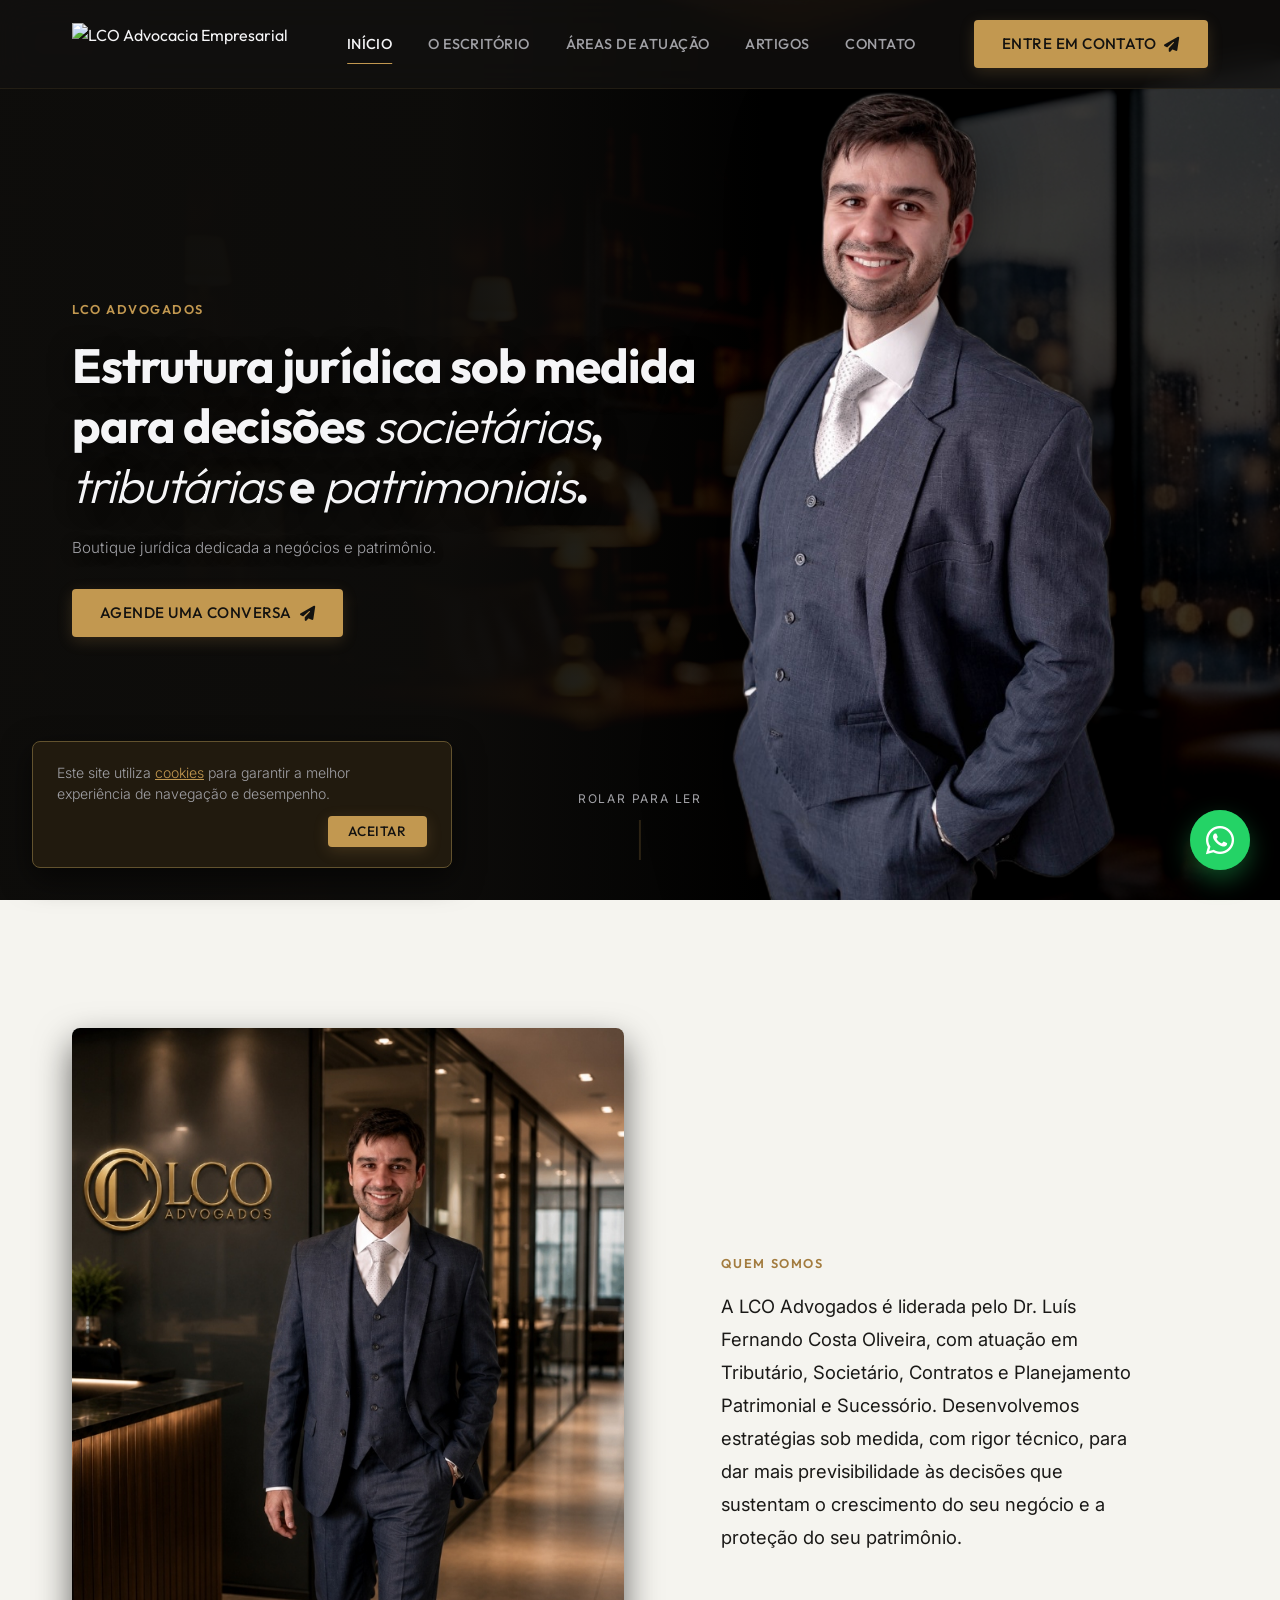
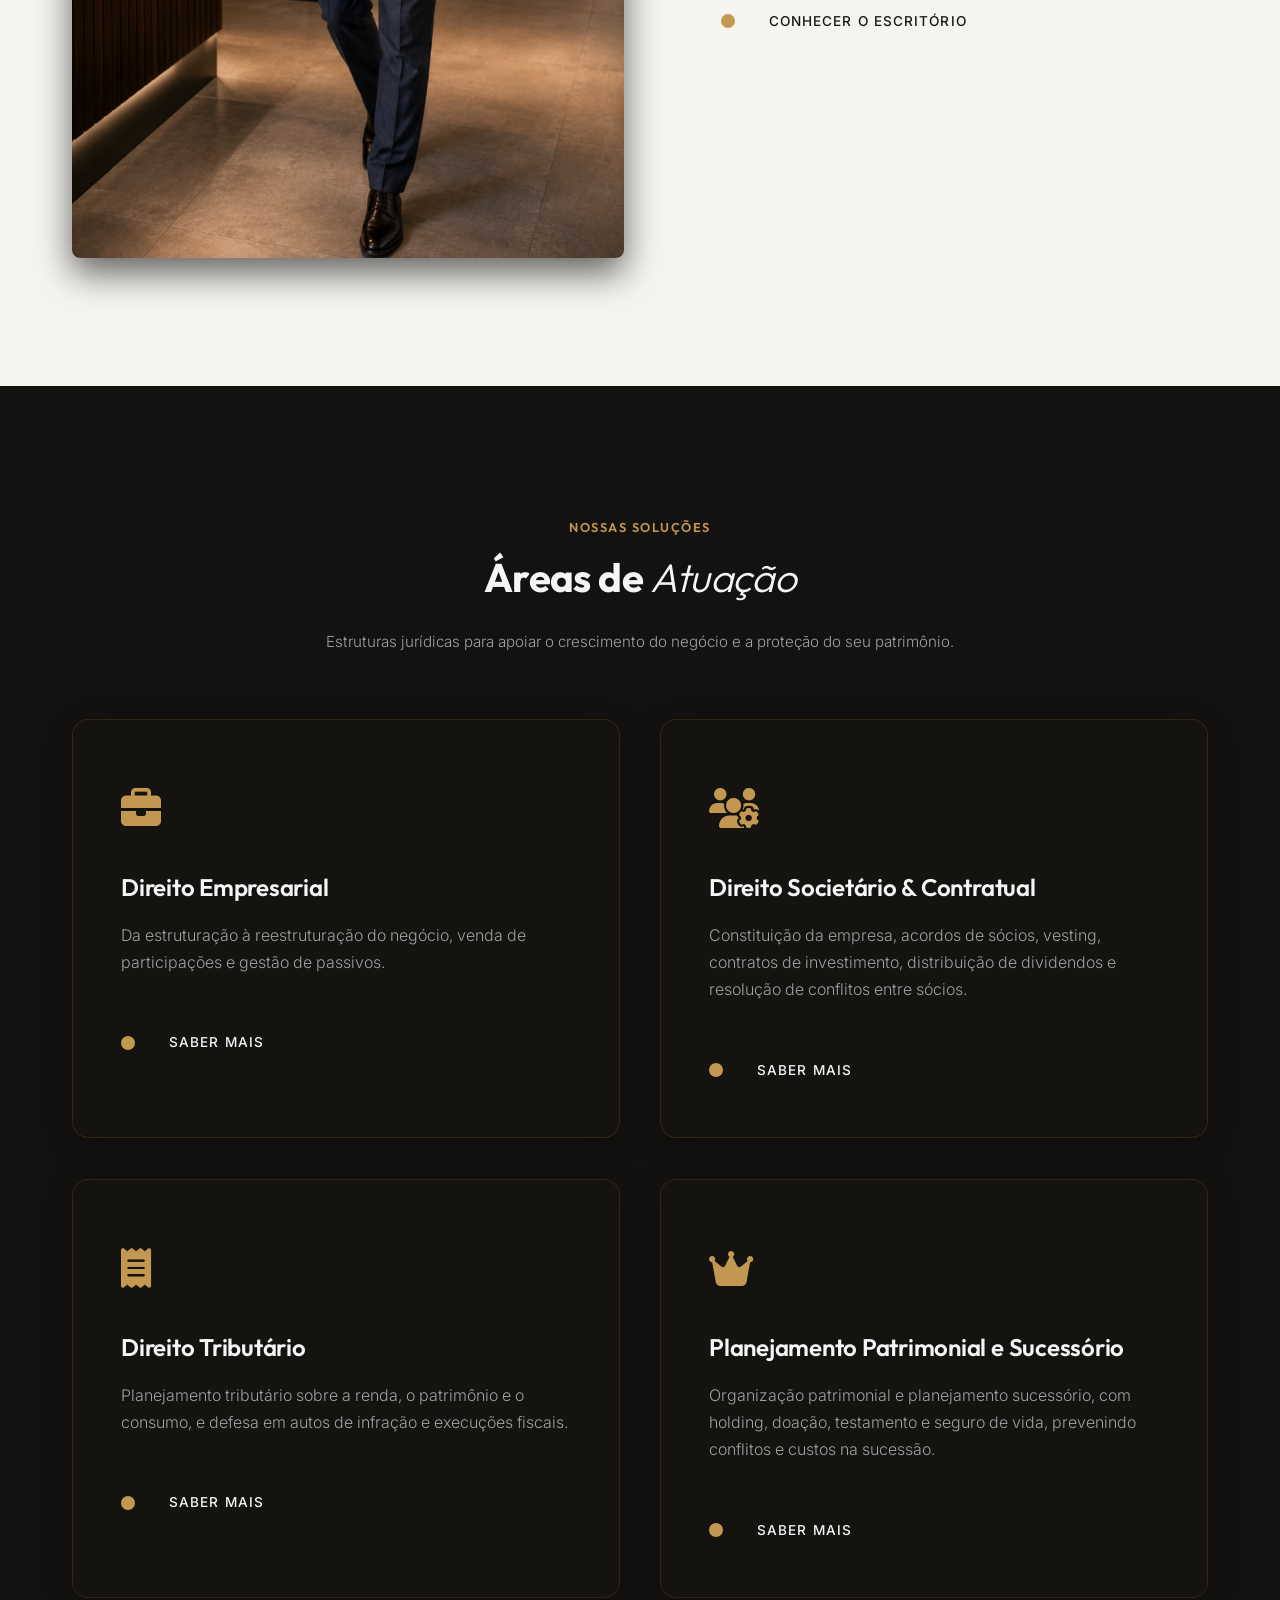
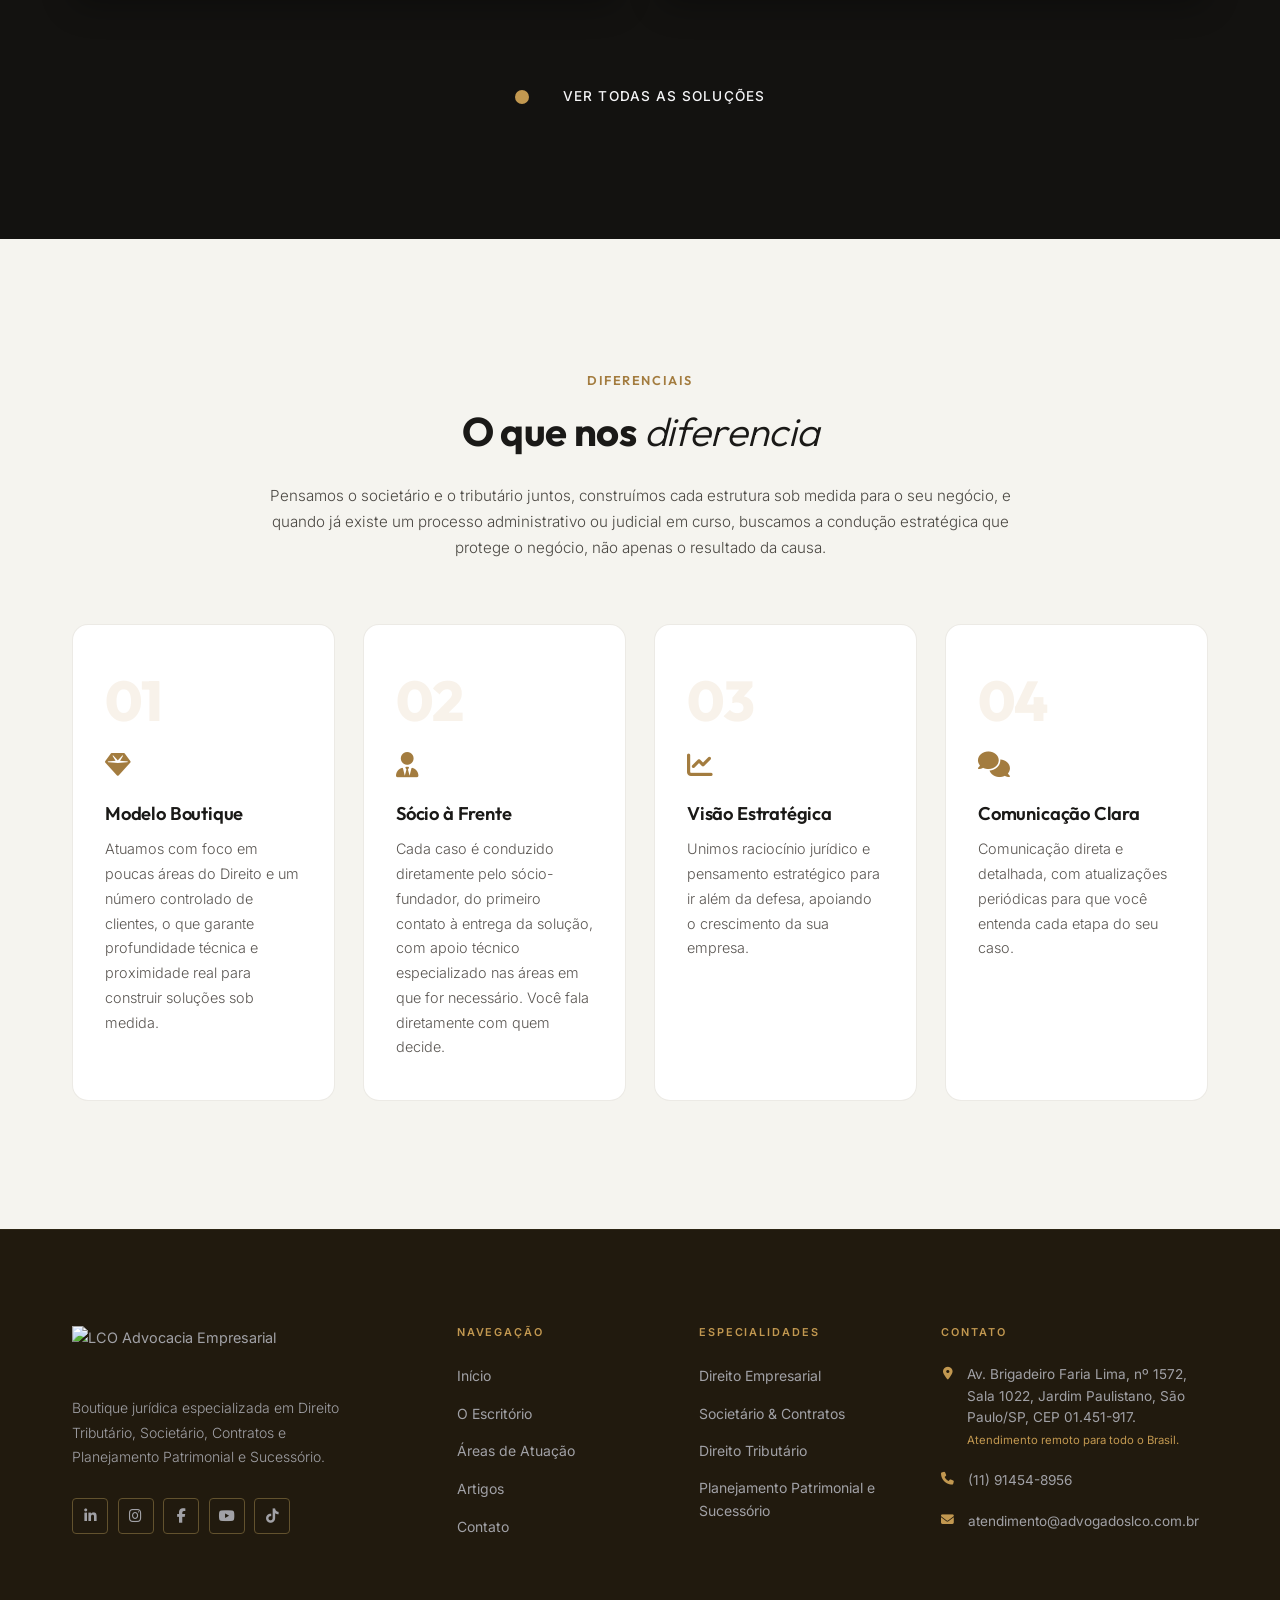
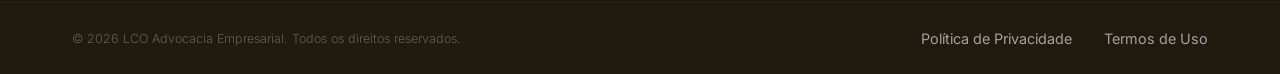
==== commit e5568bab: "Implementadas todas as 8 mudancas finais solicitadas no site LCO" ====
--- a/index.html
+++ b/index.html
@@ -115,19 +115,19 @@
       <div class="container hero-container">
         <!-- Coluna de Conteúdo Alinhada à Esquerda -->
         <div class="hero-content reveal">
-          <span class="section-badge"><i class="fa-solid fa-crown"></i> LCO Advocacia Empresarial</span>
+          <span class="section-badge">LCO ADVOGADOS</span>
           
           <h1 class="hero-title">
             Estrutura jurídica sob medida para decisões <span class="italic">societárias</span>, <span class="italic">tributárias</span> e <span class="italic">patrimoniais</span>.
           </h1>
           
           <p class="hero-desc">
-            Boutique jurídica dedicada a negócios e patrimônio, liderada pelo Dr. Luís Fernando Costa Oliveira, combinando rigor técnico, visão estratégica e proximidade real para o crescimento seguro da sua empresa.
+            Boutique jurídica dedicada a negócios e patrimônio.
           </p>
 
           <div class="hero-actions">
             <a href="contato.html" class="btn btn-gold btn-nav">
-              <span>Falar com Advogado</span>
+              <span>AGENDE UMA CONVERSA</span>
               <i class="fa-solid fa-paper-plane"></i>
             </a>
           </div>
@@ -152,15 +152,8 @@
           </div>
           <div class="boutique-grid__text reveal delay-100">
             <span class="section-badge">Quem Somos</span>
-            <h2 class="section-title">Estamos aqui para lutar a favor do seu <span class="italic">direito empresarial</span>.</h2>
-            <p class="about-lead" style="font-size: 1.15rem; font-weight: 400; color: var(--text-primary); margin-bottom: 1.5rem;">
-              A LCO Advocacia é uma boutique jurídica dedicada a negócios e patrimônio, sob a liderança do Dr. Luís Fernando Costa Oliveira.
-            </p>
-            <p style="margin-bottom: 1rem;">
-              Atuamos em Tributário, Societário, Contratos e Planejamento Patrimonial e Sucessório.
-            </p>
-            <p style="margin-bottom: 2rem;">
-              Desenvolvemos estratégias sob medida, com rigor técnico, para dar mais previsibilidade às decisões que sustentam o crescimento do seu negócio e a proteção do seu patrimônio.
+            <p class="about-lead" style="font-size: 1.15rem; font-weight: 400; color: var(--text-primary); margin-bottom: 2rem; line-height: 1.8;">
+              A LCO Advogados é liderada pelo Dr. Luís Fernando Costa Oliveira, com atuação em Tributário, Societário, Contratos e Planejamento Patrimonial e Sucessório. Desenvolvemos estratégias sob medida, com rigor técnico, para dar mais previsibilidade às decisões que sustentam o crescimento do seu negócio e a proteção do seu patrimônio.
             </p>
             <a href="sobre.html" class="link-premium">
               <div class="link-premium__circle-wrap">
@@ -332,18 +325,20 @@
         <div class="footer-nav">
           <h4 class="footer-heading">Especialidades</h4>
           <ul>
-            <li><a href="atuacao.html">Direito Empresarial</a></li>
-            <li><a href="atuacao.html">Societário &amp; Contratos</a></li>
-            <li><a href="atuacao.html">Direito Tributário</a></li>
-            <li><a href="atuacao.html">Planejamento Patrimonial e Sucessório</a></li>
+            <li><a href="atuacao.html?pilar=1">Direito Empresarial</a></li>
+            <li><a href="atuacao.html?pilar=2">Societário &amp; Contratos</a></li>
+            <li><a href="atuacao.html?pilar=3">Direito Tributário</a></li>
+            <li><a href="atuacao.html?pilar=4">Planejamento Patrimonial e Sucessório</a></li>
           </ul>
         </div>
         <div class="footer-contact-col">
           <h4 class="footer-heading">Contato</h4>
           <div class="footer-contact-items">
             <div class="footer-contact-item">
-              <i class="fa-solid fa-location-dot"></i>
-              <span>Av. Brigadeiro Faria Lima, nº 1572, Sala 1022, Jardim Paulistano, São Paulo/SP, CEP 01.451-917.<br><small style="color: var(--color-gold);">Atendimento remoto para todo o Brasil.</small></span>
+              <a href="https://share.google/VmgYxRwQ8qAa0icxp" target="_blank" rel="noopener noreferrer" style="color: inherit; text-decoration: none; display: flex; align-items: flex-start; gap: 0.75rem;">
+                <i class="fa-solid fa-location-dot" style="margin-top: 0.25rem;"></i>
+                <span>Av. Brigadeiro Faria Lima, nº 1572, Sala 1022, Jardim Paulistano, São Paulo/SP, CEP 01.451-917.<br><small style="color: var(--color-gold);">Atendimento remoto para todo o Brasil.</small></span>
+              </a>
             </div>
             <div class="footer-contact-item">
               <i class="fa-solid fa-phone"></i>
--- a/style.css
+++ b/style.css
@@ -1486,9 +1486,9 @@
   writing-mode: vertical-rl;
   text-orientation: mixed;
   font-family: var(--font-main);
-  font-size: 0.95rem;
+  font-size: clamp(0.75rem, 1.1vw, 0.9rem);
   font-weight: 500;
-  letter-spacing: 0.1em;
+  letter-spacing: 0.08em;
   text-transform: uppercase;
   white-space: nowrap;
 }
@@ -1549,11 +1549,13 @@
   flex: 1;
   height: 100%;
   position: relative;
+  overflow: hidden;
 }
 .panes__media img {
   width: 100%;
   height: 100%;
   object-fit: cover;
+  object-position: 15% center;
 }
 .panes__media::after {
   content: '';
@@ -2152,78 +2154,8 @@
 }
 
 /* ==========================================================================
-   Cursor Personalizado Dourado
+   Cursor Tradicional Padrao
    ========================================================================== */
-@media (pointer: fine) {
-  body,
-  a,
-  button,
-  [role="button"],
-  .solution-card,
-  .lawyer-card,
-  .client-card,
-  label,
-  input,
-  textarea,
-  select {
-    cursor: none !important;
-  }
-}
-
-.cursor-dot {
-  position: fixed;
-  pointer-events: none;
-  z-index: 10001;
-  border-radius: 50%;
-  transform: translate(-50%, -50%);
-  width: 8px;
-  height: 8px;
-  background-color: var(--color-gold);
-  transition: width 0.2s ease,
-              height 0.2s ease,
-              background-color 0.2s ease,
-              opacity 0.3s ease;
-  will-change: left, top;
-}
-
-.cursor-ring {
-  position: fixed;
-  pointer-events: none;
-  z-index: 10000;
-  border-radius: 50%;
-  transform: translate(-50%, -50%);
-  width: 38px;
-  height: 38px;
-  border: 1.5px solid rgba(194, 152, 80, 0.65);
-  transition: width 0.35s ease,
-              height 0.35s ease,
-              border-color 0.3s ease,
-              opacity 0.3s ease;
-  will-change: left, top;
-}
-
-.cursor-dot.cursor-hover {
-  width: 13px;
-  height: 13px;
-}
-
-.cursor-ring.cursor-hover {
-  width: 58px;
-  height: 58px;
-  border-color: rgba(194, 152, 80, 0.9);
-  border-width: 1px;
-}
-
-.cursor-dot.cursor-clicking {
-  transform: translate(-50%, -50%) scale(0.7);
-}
-
-@media (pointer: coarse) {
-  .cursor-dot,
-  .cursor-ring {
-    display: none !important;
-  }
-}
 
 /* ==========================================================================
    Transição Suave Entre Páginas
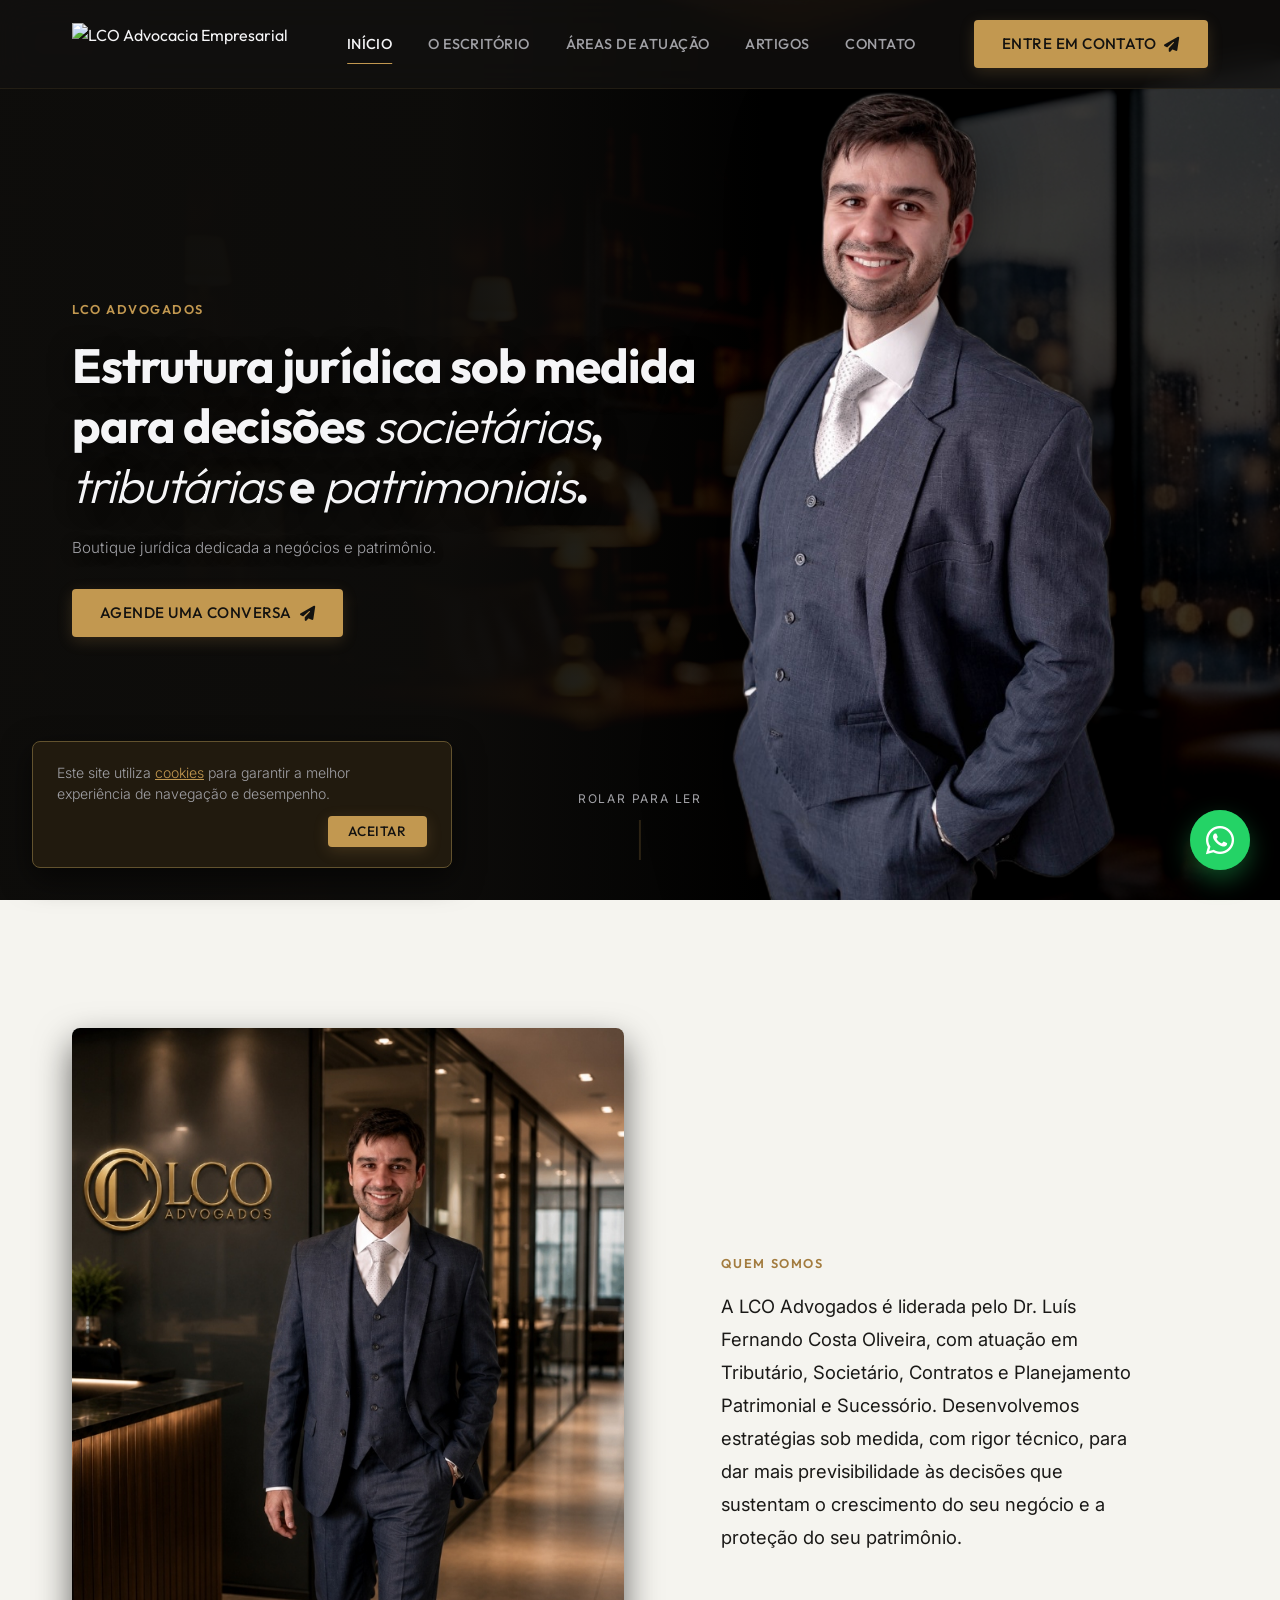
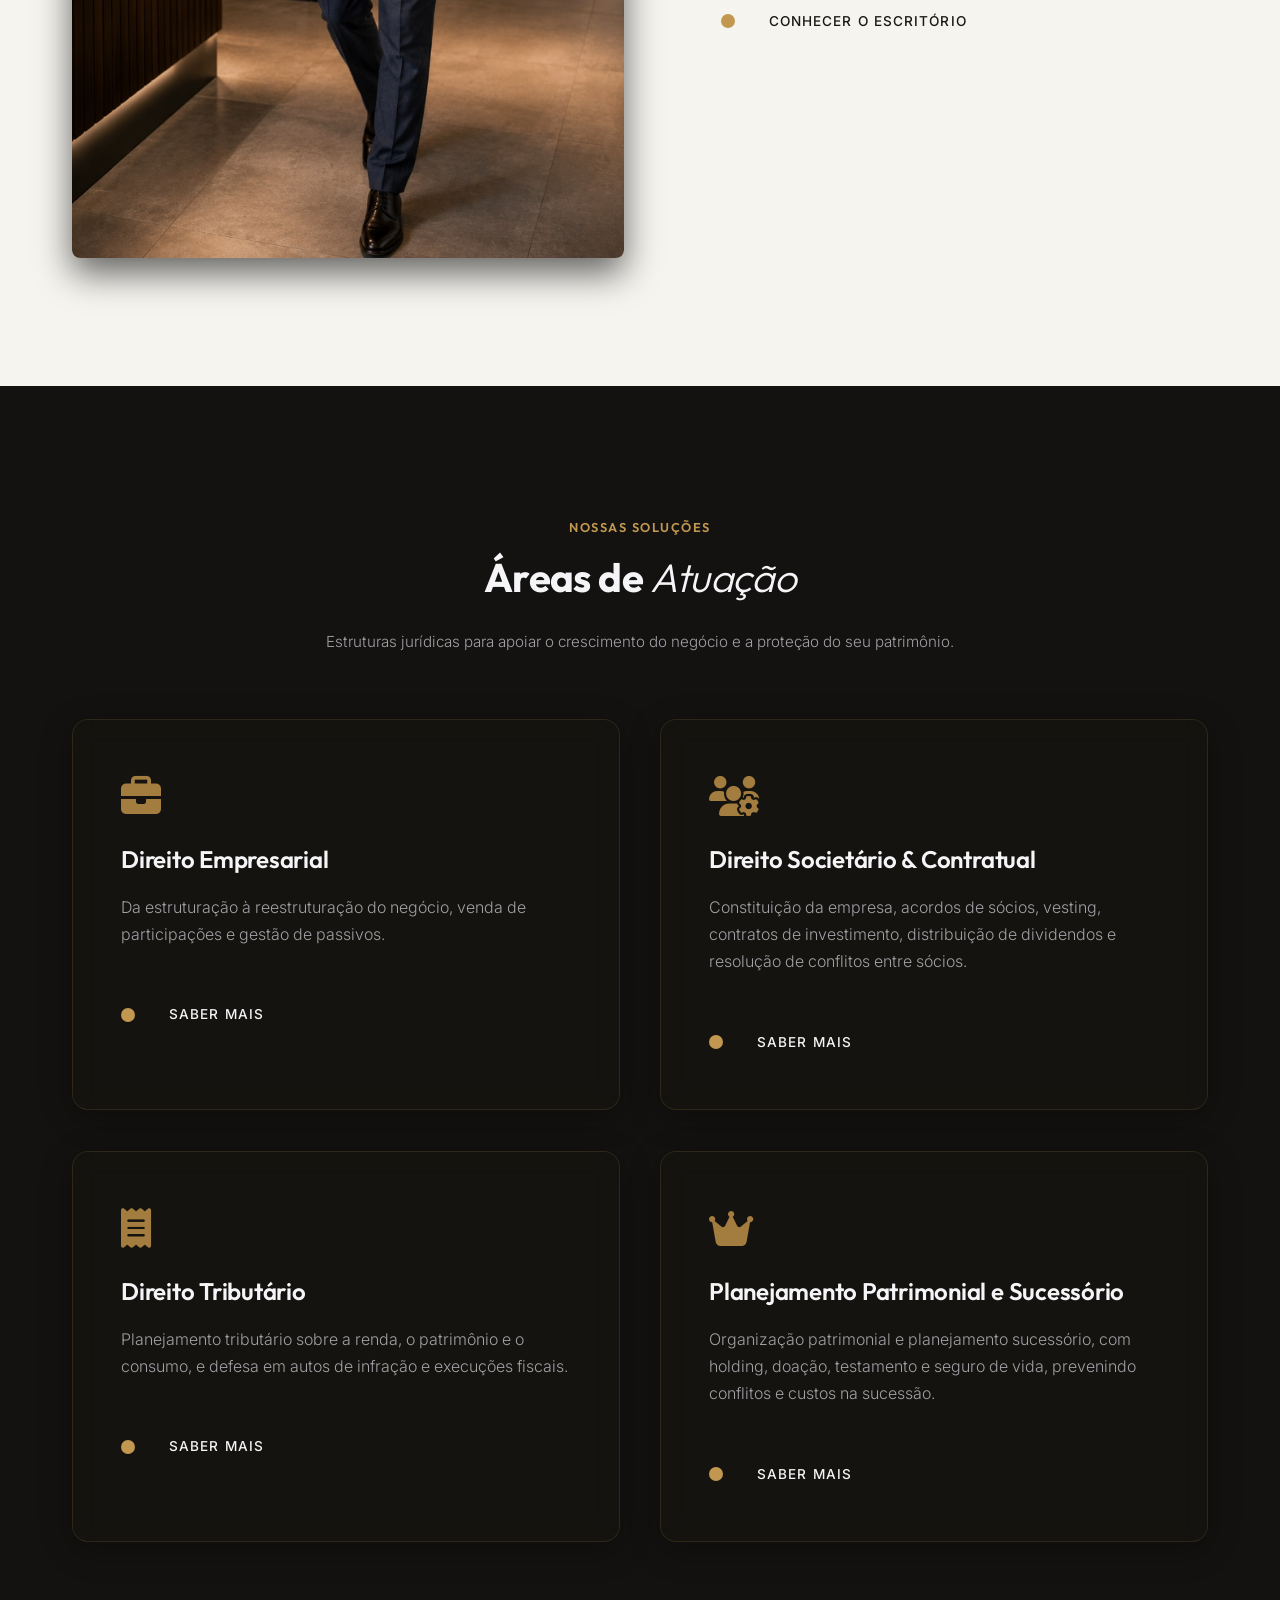
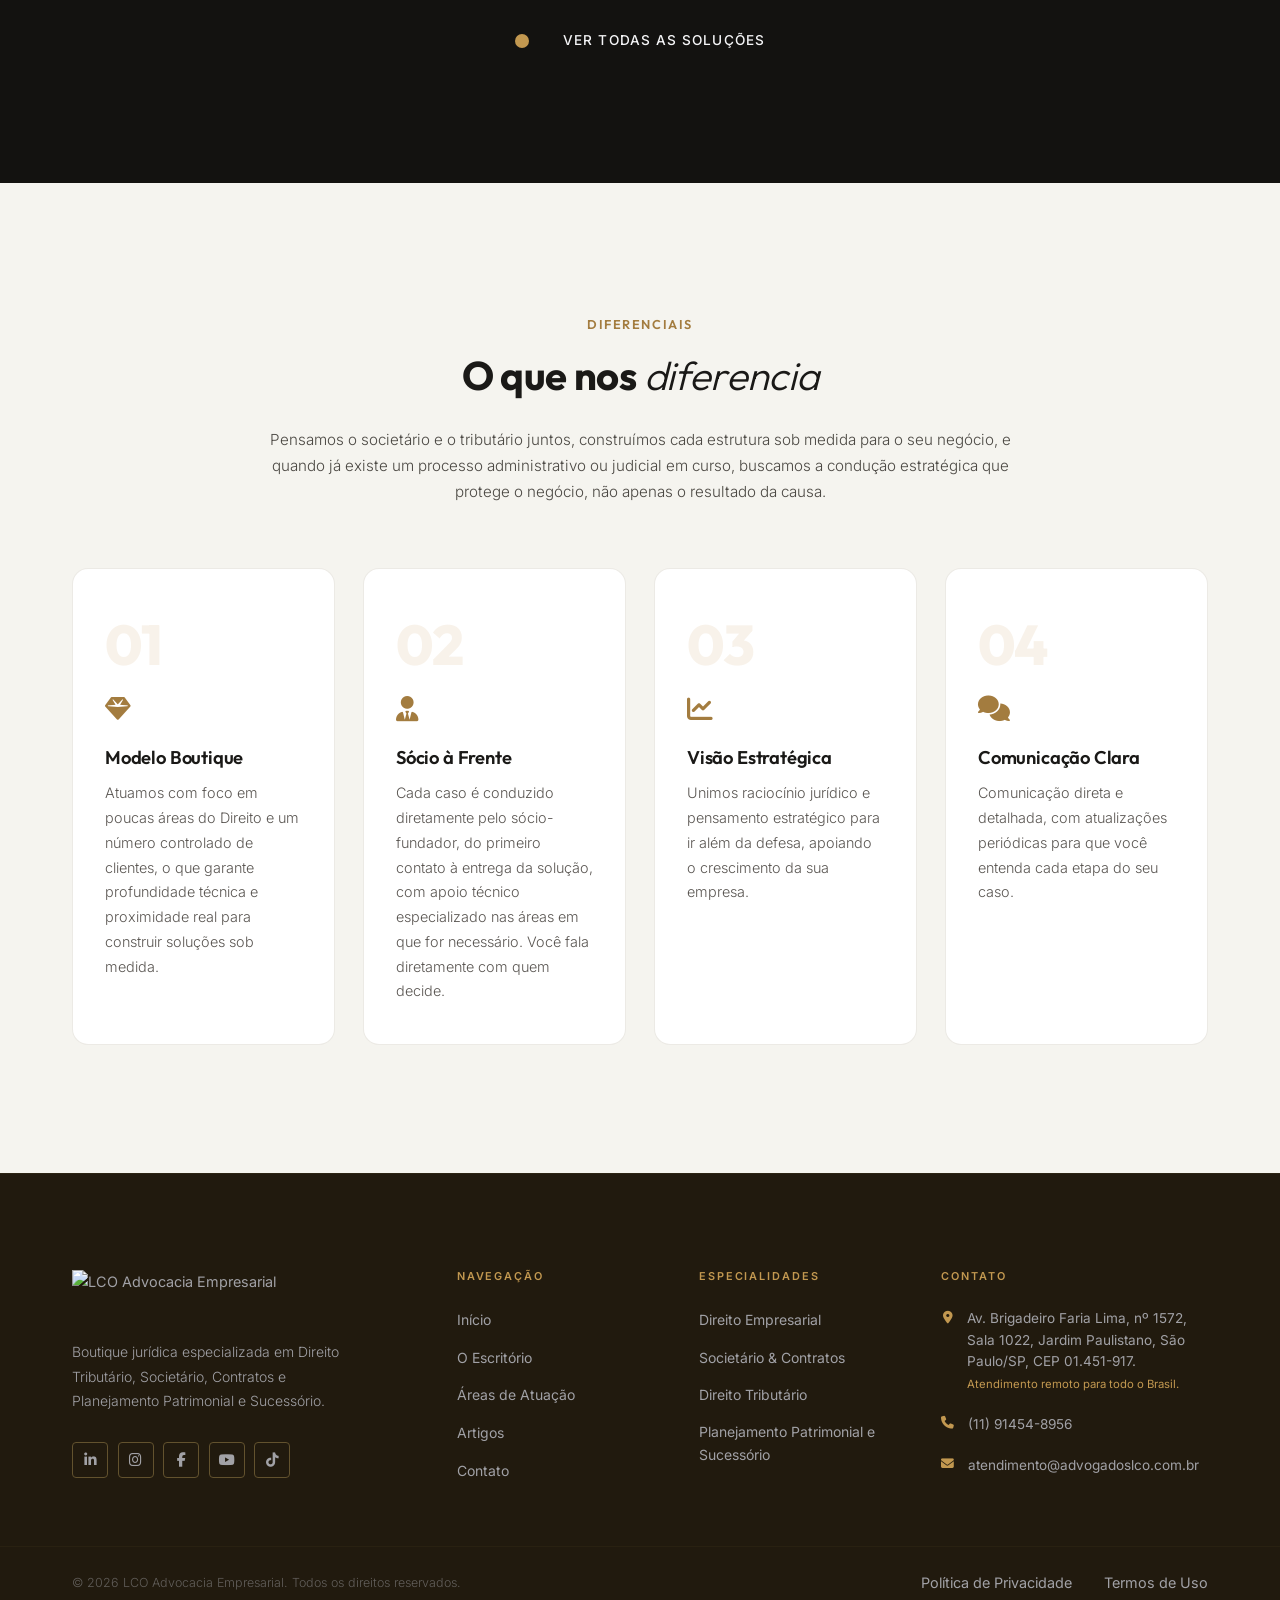
==== commit bee06628: "Corrigidos fundo marrom dos cards de artigos, scroll dos pilares e cache busting de CSS/JS" ====
--- a/index.html
+++ b/index.html
@@ -28,7 +28,7 @@
   <link rel="canonical" href="https://www.advogadoslco.com.br/">
 
   <!-- Custom Styles -->
-  <link rel="stylesheet" href="style.css">
+  <link rel="stylesheet" href="style.css?v=20260723">
 </head>
 <body>
 
@@ -364,6 +364,6 @@
   </footer>
 
   <!-- Custom Script -->
-  <script src="script.js" defer></script>
+  <script src="script.js?v=20260723" defer></script>
 </body>
 </html>
--- a/style.css
+++ b/style.css
@@ -711,13 +711,22 @@
 
 .solution-icon {
   font-size: 2.5rem;
-  color: var(--color-gold);
-  margin-bottom: 2rem;
-  transition: transform var(--transition-normal);
+  color: #a37c3f;
+  margin-bottom: 1.75rem;
+  transition: transform var(--transition-normal), color var(--transition-normal);
+  display: inline-flex;
+  align-items: center;
+  justify-content: center;
+}
+
+.solution-icon i {
+  font-size: 2.5rem;
+  color: inherit;
 }
 
 .solution-card:hover .solution-icon {
   transform: scale(1.1);
+  color: var(--color-gold);
 }
 
 .solution-card h3 {
@@ -749,6 +758,114 @@
 }
 
 .solution-card:hover .solution-link i {
+  transform: translateX(5px);
+}
+
+/* ==========================================================================
+   Grid de Artigos 2x2 com Fundo de Ícone Marrom, Figuras Amarelas e Escrita Branca
+   ========================================================================== */
+.articles-grid {
+  display: grid;
+  grid-template-columns: repeat(2, 1fr);
+  gap: 2.5rem;
+}
+
+@media (max-width: 991px) {
+  .articles-grid {
+    grid-template-columns: 1fr;
+    gap: 2rem;
+  }
+}
+
+.article-card,
+.light-section .article-card {
+  position: relative;
+  background-color: #211a0e !important; /* Fundo Marrom Grafite Escuro Quente */
+  border: 1px solid rgba(194, 152, 80, 0.35) !important;
+  border-radius: var(--border-radius-lg);
+  padding: 3rem 2.5rem;
+  display: flex;
+  flex-direction: column;
+  justify-content: space-between;
+  transition: transform var(--transition-normal), border-color var(--transition-normal), box-shadow var(--transition-normal);
+  box-shadow: 0 12px 32px rgba(0, 0, 0, 0.45);
+}
+
+.article-card:hover,
+.light-section .article-card:hover {
+  transform: translateY(-6px);
+  border-color: var(--color-gold) !important;
+  box-shadow: 0 18px 36px rgba(0, 0, 0, 0.6), 0 0 25px rgba(194, 152, 80, 0.25);
+}
+
+/* Ícones em Amarelo/Dourado limpos sem quadrado ao redor */
+.article-icon {
+  font-size: 2.5rem !important;
+  color: var(--color-gold) !important;
+  margin-bottom: 1.25rem;
+  display: block;
+  transition: transform var(--transition-normal);
+}
+
+.article-icon i {
+  font-size: 2.5rem !important;
+  color: var(--color-gold) !important;
+}
+
+.article-card:hover .article-icon i {
+  transform: scale(1.15);
+}
+
+.article-tag,
+.light-section .article-tag {
+  color: var(--color-gold) !important;
+  font-size: 0.85rem;
+  text-transform: uppercase;
+  font-family: var(--font-sec);
+  letter-spacing: 0.08em;
+  font-weight: 600;
+  margin-bottom: 0.75rem;
+  display: block;
+}
+
+/* Escrita das 4 Frases/Títulos e Textos em BRANCO / OFFWHITE (#ffffff / #f5f5f7) */
+.article-card h3,
+.light-section .article-card h3 {
+  color: #ffffff !important;
+  font-size: 1.4rem;
+  font-weight: 600;
+  margin-bottom: 1rem;
+  line-height: 1.35;
+}
+
+.article-card p,
+.light-section .article-card p {
+  color: #f5f5f7 !important;
+  font-size: 0.95rem;
+  line-height: 1.65;
+  margin-bottom: 2rem;
+}
+
+/* Link com Seta/Caracter Especial em Amarelo/Dourado */
+.article-link {
+  color: var(--color-gold) !important;
+  font-size: 0.9rem;
+  font-weight: 600;
+  text-transform: uppercase;
+  letter-spacing: 0.05em;
+  display: inline-flex;
+  align-items: center;
+  gap: 0.6rem;
+  margin-top: auto;
+  text-decoration: none;
+}
+
+.article-link i {
+  color: var(--color-gold) !important;
+  transition: transform var(--transition-fast);
+}
+
+.article-card:hover .article-link i {
   transform: translateX(5px);
 }
 
@@ -1038,9 +1155,21 @@
   transition: transform var(--transition-normal), border-color var(--transition-normal);
 }
 
-.info-item:hover .info-icon {
+.info-item-link {
+  text-decoration: none;
+  color: inherit;
+  display: block;
+  transition: transform var(--transition-normal);
+}
+
+.info-item-link:hover .info-icon {
   transform: translateY(-3px);
   border-color: var(--color-gold);
+  background-color: rgba(194, 152, 80, 0.15);
+}
+
+.info-item-link:hover .info-text h3 {
+  color: var(--color-gold);
 }
 
 .info-text h3 {
@@ -1813,50 +1942,62 @@
 
   .atuacao-details {
     padding: 0 !important;
+    margin: 0 !important;
   }
 
   .page-banner {
     padding: 7rem 1.5rem 2rem !important;
   }
 
-  /* Accordion Responsivo para a Página de Atuação */
+  /* Accordion Responsivo para a Página de Atuação sem Espaços Sobrando */
   .panes {
     height: auto !important;
+    min-height: 0 !important;
     display: block !important;
     border: none !important;
-    margin-bottom: 0 !important;
+    margin: 0 !important;
+    padding: 0 !important;
   }
   .panes__wrapper {
     display: flex;
     flex-direction: column;
     height: auto !important;
+    min-height: 0 !important;
+    margin: 0 !important;
+    padding: 0 !important;
   }
   .panes__item {
     position: relative !important;
     left: 0 !important;
     width: 100% !important;
     height: auto !important;
+    min-height: 0 !important;
     display: flex;
     flex-direction: column;
     border-right: none !important;
     border-bottom: 1px solid var(--color-bronze);
+    margin: 0 !important;
+  }
+  .panes__item:last-child {
+    border-bottom: none !important;
   }
   .panes__vertical-trigger {
     width: 100% !important;
-    height: 65px !important;
+    height: 60px !important;
+    min-height: 60px !important;
     flex-direction: row !important;
     align-items: center !important;
     justify-content: space-between !important;
-    padding: 0 1.5rem !important;
+    padding: 0 1.25rem !important;
   }
   .panes__index {
     margin-bottom: 0 !important;
-    font-size: 1.2rem !important;
+    font-size: 1.15rem !important;
   }
   .panes__vertical-title {
     writing-mode: horizontal-tb !important;
     text-orientation: mixed;
-    font-size: 0.95rem !important;
+    font-size: 0.9rem !important;
     margin: 0 !important;
     padding: 0 !important;
   }
@@ -1876,20 +2017,108 @@
     visibility: hidden;
     display: flex;
     flex-direction: column;
-    transition: max-height 0.6s cubic-bezier(0.16, 1, 0.3, 1), opacity 0.5s ease;
+    margin: 0 !important;
+    padding: 0 !important;
+    transition: max-height 0.5s cubic-bezier(0.16, 1, 0.3, 1), opacity 0.4s ease, visibility 0.4s ease;
   }
   .panes__item.active .panes__content-wrapper {
-    max-height: 1000px;
+    max-height: 1200px;
     opacity: 1;
     visibility: visible;
   }
   .panes__text-box {
     max-width: 100% !important;
-    padding: 2.5rem 1.5rem !important;
+    padding: 2.25rem 1.25rem !important;
   }
   .panes__media {
-    height: 250px !important;
+    height: 240px !important;
     width: 100% !important;
+  }
+
+  /* Centralização e Ajustes de Formulário e Ícones de Contato no Mobile */
+  .contact-grid {
+    display: flex !important;
+    flex-direction: column !important;
+    width: 100% !important;
+    max-width: 100% !important;
+    margin: 0 auto !important;
+    gap: 2.5rem !important;
+    box-sizing: border-box !important;
+  }
+
+  .contact-grid > div,
+  .contact-form-wrapper {
+    width: 100% !important;
+    max-width: 100% !important;
+    box-sizing: border-box !important;
+    margin: 0 auto !important;
+    transform: none !important;
+  }
+
+  .contact-form-wrapper {
+    padding: 2rem 1.25rem !important;
+    border-radius: var(--border-radius-md) !important;
+    box-sizing: border-box !important;
+    overflow: hidden !important;
+  }
+
+  .contact-form {
+    width: 100% !important;
+    max-width: 100% !important;
+    box-sizing: border-box !important;
+  }
+
+  .form-group {
+    width: 100% !important;
+    max-width: 100% !important;
+    box-sizing: border-box !important;
+  }
+
+  .form-group input,
+  .form-group select,
+  .form-group textarea,
+  .contact-form .btn {
+    width: 100% !important;
+    max-width: 100% !important;
+    box-sizing: border-box !important;
+    margin-left: 0 !important;
+    margin-right: 0 !important;
+  }
+
+  .info-items {
+    gap: 1.5rem !important;
+    margin: 2rem 0 !important;
+  }
+
+  .info-item {
+    display: flex !important;
+    align-items: flex-start !important;
+    gap: 1rem !important;
+    width: 100% !important;
+    box-sizing: border-box !important;
+  }
+
+  .info-icon {
+    width: 44px !important;
+    height: 44px !important;
+    min-width: 44px !important;
+    font-size: 1.15rem !important;
+    flex-shrink: 0 !important;
+    box-sizing: border-box !important;
+  }
+
+  .info-text {
+    flex: 1 !important;
+    min-width: 0 !important;
+  }
+
+  .info-text h3 {
+    font-size: 1.05rem !important;
+  }
+
+  .info-text p {
+    font-size: 0.9rem !important;
+    word-break: break-word !important;
   }
 }
 
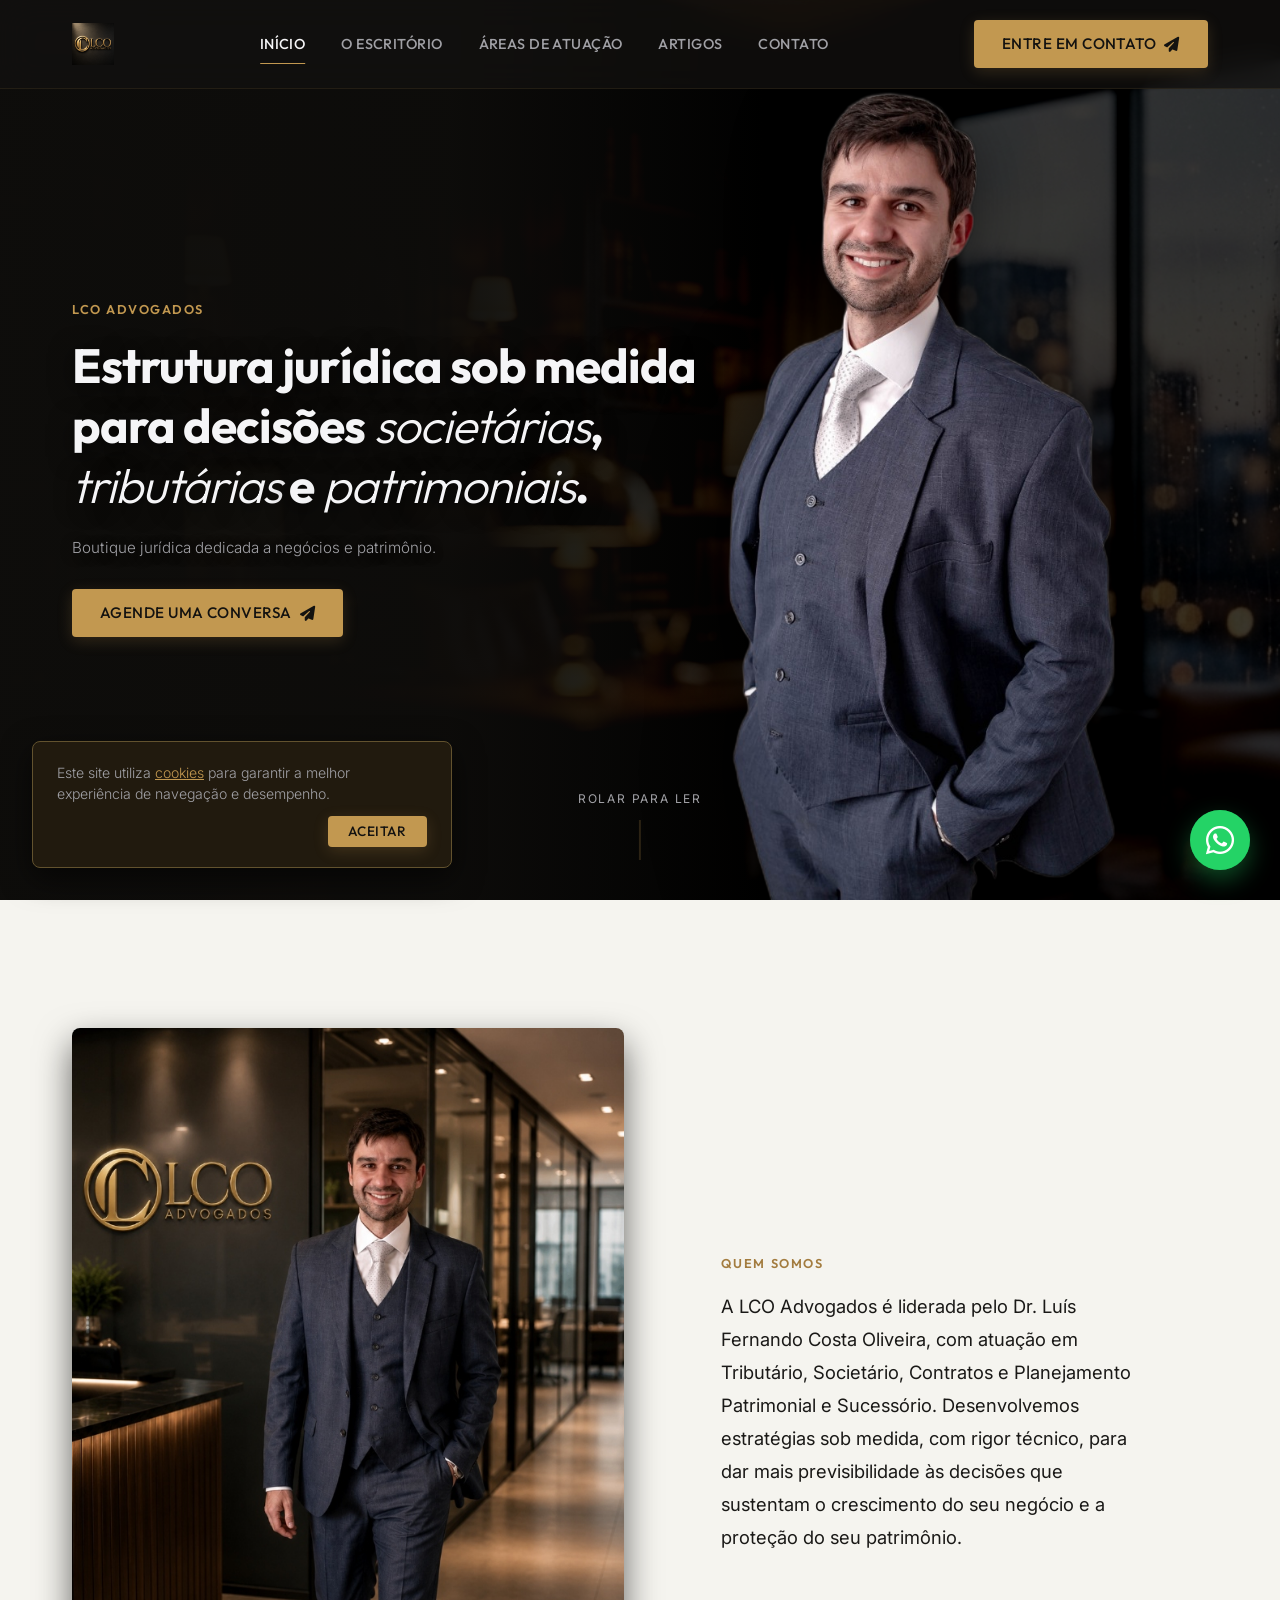
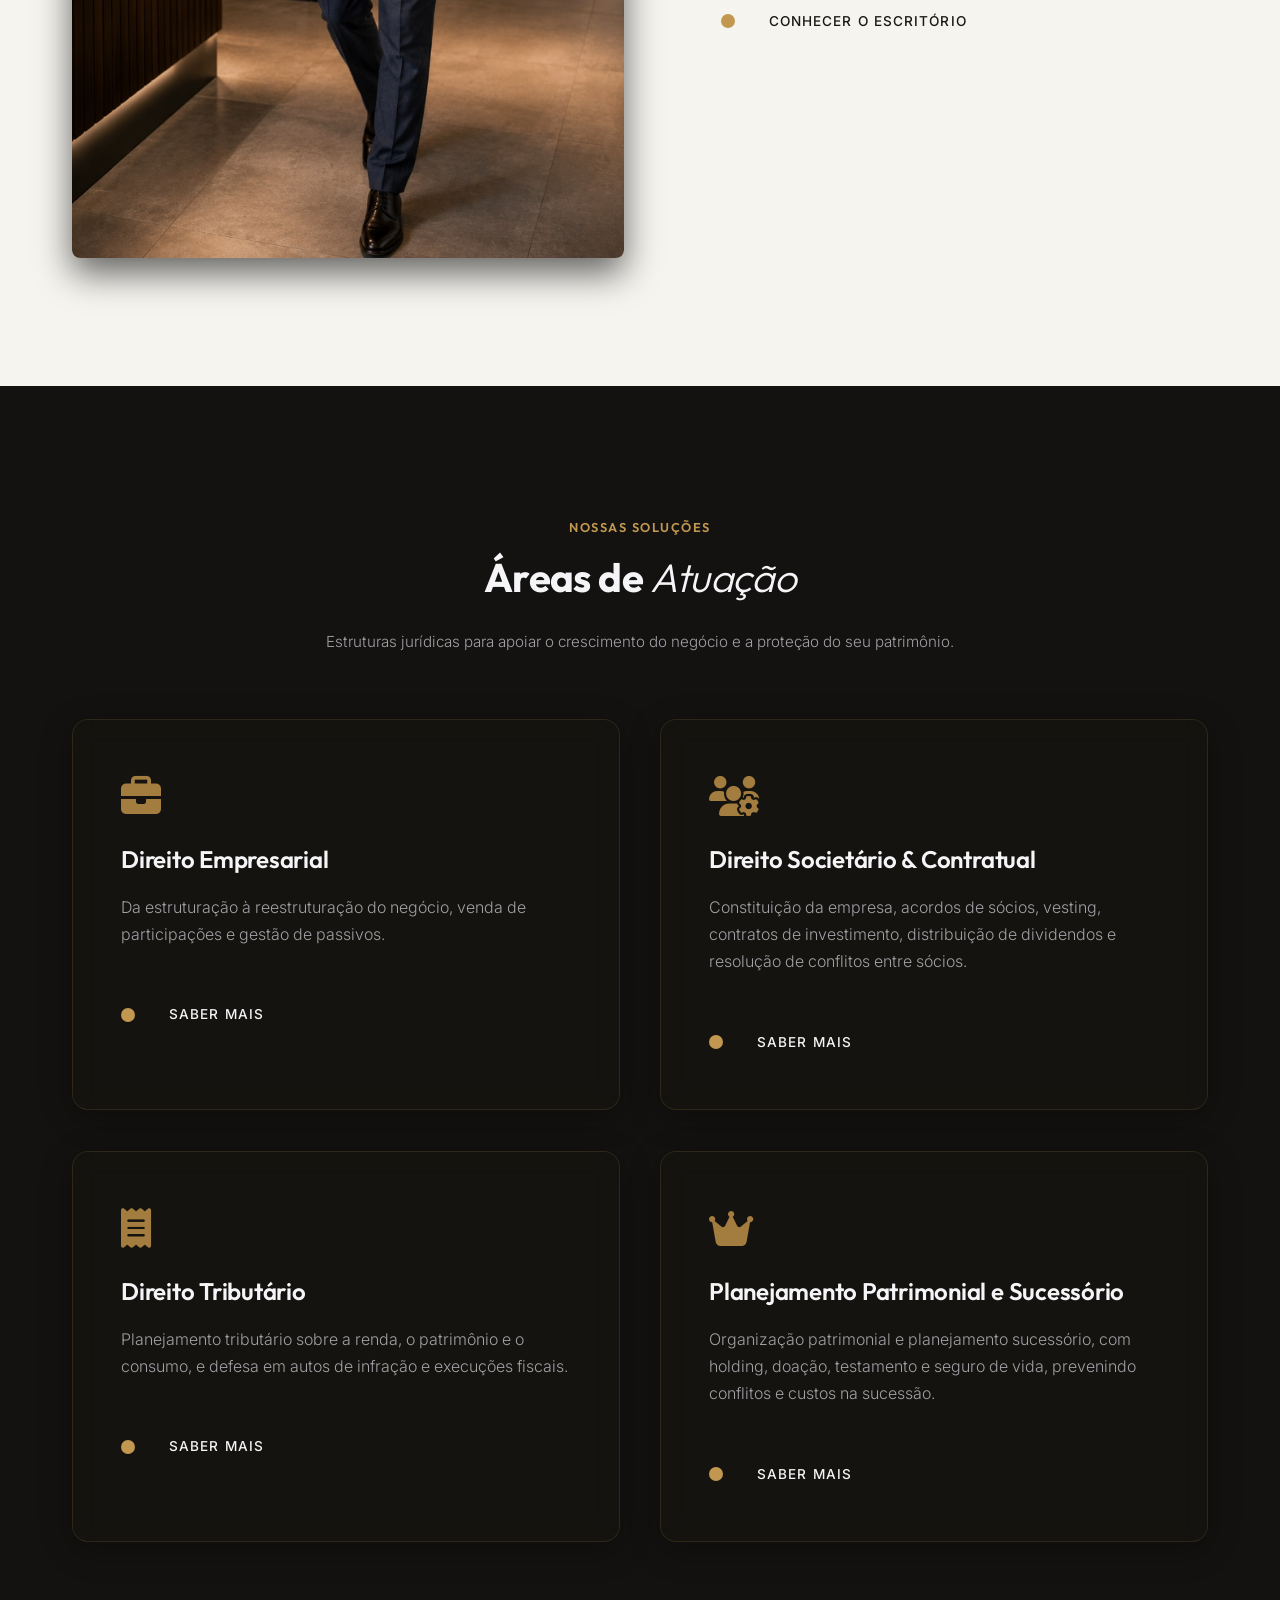
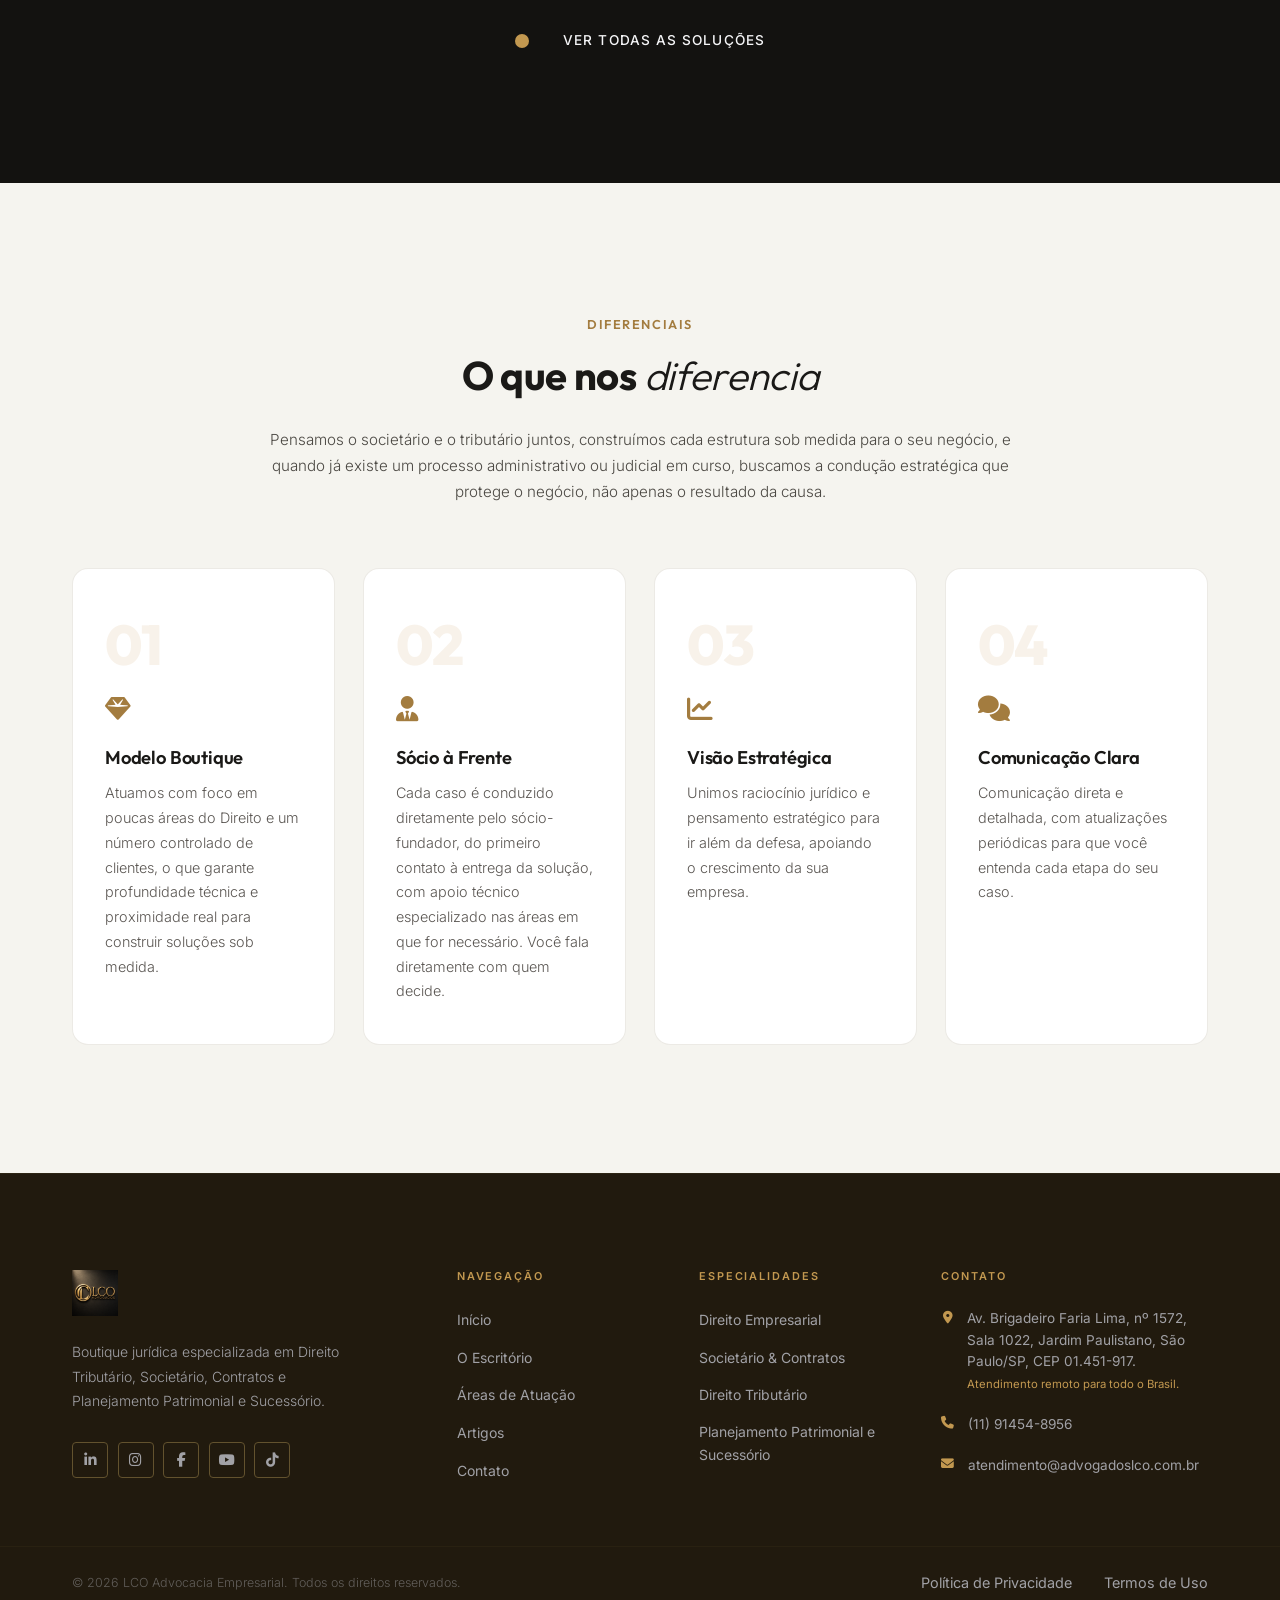
==== commit 8202c3fa: "Implementadas melhorias de Seguranca, SEO, Performance e UX da auditoria" ====
--- a/index.html
+++ b/index.html
@@ -11,21 +11,73 @@
   <link rel="preconnect" href="https://fonts.gstatic.com" crossorigin>
   <link href="https://fonts.googleapis.com/css2?family=Outfit:wght@300;400;500;600;700;800&family=Inter:wght@300;400;500;600&display=swap" rel="stylesheet">
   
-  <!-- FontAwesome Icons -->
-  <link rel="stylesheet" href="https://cdnjs.cloudflare.com/ajax/libs/font-awesome/6.4.0/css/all.min.css" referrerpolicy="no-referrer" />
+  <!-- Meta Robots -->
+  <meta name="robots" content="index, follow">
+
+  <!-- FontAwesome Icons com SRI -->
+  <link rel="stylesheet" href="https://cdnjs.cloudflare.com/ajax/libs/font-awesome/6.4.0/css/all.min.css" integrity="sha384-iw3OoTErCYJJB9mCa8LNS2hbsQ7M3C0EpIsO/H5+EGAkPGc6rk+V8i04oW/K5xq0" crossorigin="anonymous" referrerpolicy="no-referrer" />
   
   <!-- Favicon -->
   <link rel="icon" type="image/png" href="./Imagens/favicon.png">
   <link rel="apple-touch-icon" href="./Imagens/favicon.png">
   
-  <!-- SEO: Open Graph e Canonical -->
+  <!-- SEO: Open Graph, Twitter Cards e Canonical -->
   <meta property="og:type" content="website">
   <meta property="og:url" content="https://www.advogadoslco.com.br/">
   <meta property="og:title" content="LCO Advocacia Empresarial | Inteligência Tributária e Societária">
   <meta property="og:description" content="Boutique jurídica de alta performance especializada em Direito Tributário, Societário, Contratos e Holdings.">
-  <meta property="og:image" content="https://www.advogadoslco.com.br/Imagens/LCO%203D.png">
+  <meta property="og:image" content="https://www.advogadoslco.com.br/Imagens/lco-3d.png">
   <meta property="og:locale" content="pt_BR">
+  
+  <meta name="twitter:card" content="summary_large_image">
+  <meta name="twitter:title" content="LCO Advocacia Empresarial | Inteligência Tributária e Societária">
+  <meta name="twitter:description" content="Boutique jurídica de alta performance especializada em Direito Tributário, Societário, Contratos e Holdings.">
+  <meta name="twitter:image" content="https://www.advogadoslco.com.br/Imagens/lco-3d.png">
+  
   <link rel="canonical" href="https://www.advogadoslco.com.br/">
+
+  <!-- Dados Estruturados Schema.org (JSON-LD) -->
+  <script type="application/ld+json">
+  {
+    "@context": "https://schema.org",
+    "@type": "LegalService",
+    "name": "LCO Advocacia Empresarial",
+    "alternateName": "LCO Advogados",
+    "url": "https://www.advogadoslco.com.br/",
+    "logo": "https://www.advogadoslco.com.br/Imagens/lco-3d.png",
+    "image": "https://www.advogadoslco.com.br/Imagens/lco-3d.png",
+    "description": "Boutique jurídica de alta performance especializada em Direito Tributário, Societário, Contratos e Planejamento Patrimonial e Sucessório.",
+    "telephone": "+55-11-91454-8956",
+    "email": "atendimento@advogadoslco.com.br",
+    "address": {
+      "@type": "PostalAddress",
+      "streetAddress": "Av. Brig. Faria Lima, 1572, sala 1022, Jardim Paulistano",
+      "addressLocality": "São Paulo",
+      "addressRegion": "SP",
+      "postalCode": "01451-917",
+      "addressCountry": "BR"
+    },
+    "geo": {
+      "@type": "GeoCoordinates",
+      "latitude": "-23.5707",
+      "longitude": "-46.6917"
+    },
+    "openingHoursSpecification": {
+      "@type": "OpeningHoursSpecification",
+      "dayOfWeek": ["Monday", "Tuesday", "Wednesday", "Thursday", "Friday"],
+      "opens": "08:30",
+      "closes": "18:30"
+    },
+    "sameAs": [
+      "https://www.linkedin.com/in/lu%C3%ADs-fernando-costa-oliveira-b01384b0/",
+      "https://www.instagram.com/luisscostaoliveira/",
+      "https://www.facebook.com/profile.php?id=100076399505576",
+      "https://www.youtube.com/@luisscostaoliveiraadv",
+      "https://www.tiktok.com/@luisscostaoliveira"
+    ],
+    "priceRange": "$$$"
+  }
+  </script>
 
   <!-- Custom Styles -->
   <link rel="stylesheet" href="style.css?v=20260723">
@@ -64,7 +116,7 @@
     <div class="header-main">
       <div class="container header-container">
         <a href="index.html" class="logo-link" aria-label="LCO Advocacia Home">
-          <img src="./Imagens/LCO 3D.png" alt="LCO Advocacia Empresarial" class="logo-img">
+          <img src="./Imagens/lco-3d.png" alt="LCO Advocacia Empresarial" class="logo-img">
         </a>
         
         <!-- Navegação Principal Multipáginas -->
@@ -302,7 +354,7 @@
     <div class="footer-top">
       <div class="container footer-grid">
         <div class="footer-brand">
-          <a href="index.html"><img src="./Imagens/LCO 3D.png" alt="LCO Advocacia Empresarial" class="footer-logo"></a>
+          <a href="index.html"><img src="./Imagens/lco-3d.png" alt="LCO Advocacia Empresarial" class="footer-logo"></a>
           <p class="footer-desc">Boutique jurídica especializada em Direito Tributário, Societário, Contratos e Planejamento Patrimonial e Sucessório.</p>
           <div class="footer-social">
             <a href="https://www.linkedin.com/in/lu%C3%ADs-fernando-costa-oliveira-b01384b0/" target="_blank" rel="noopener noreferrer" aria-label="LinkedIn"><i class="fa-brands fa-linkedin-in"></i></a>
